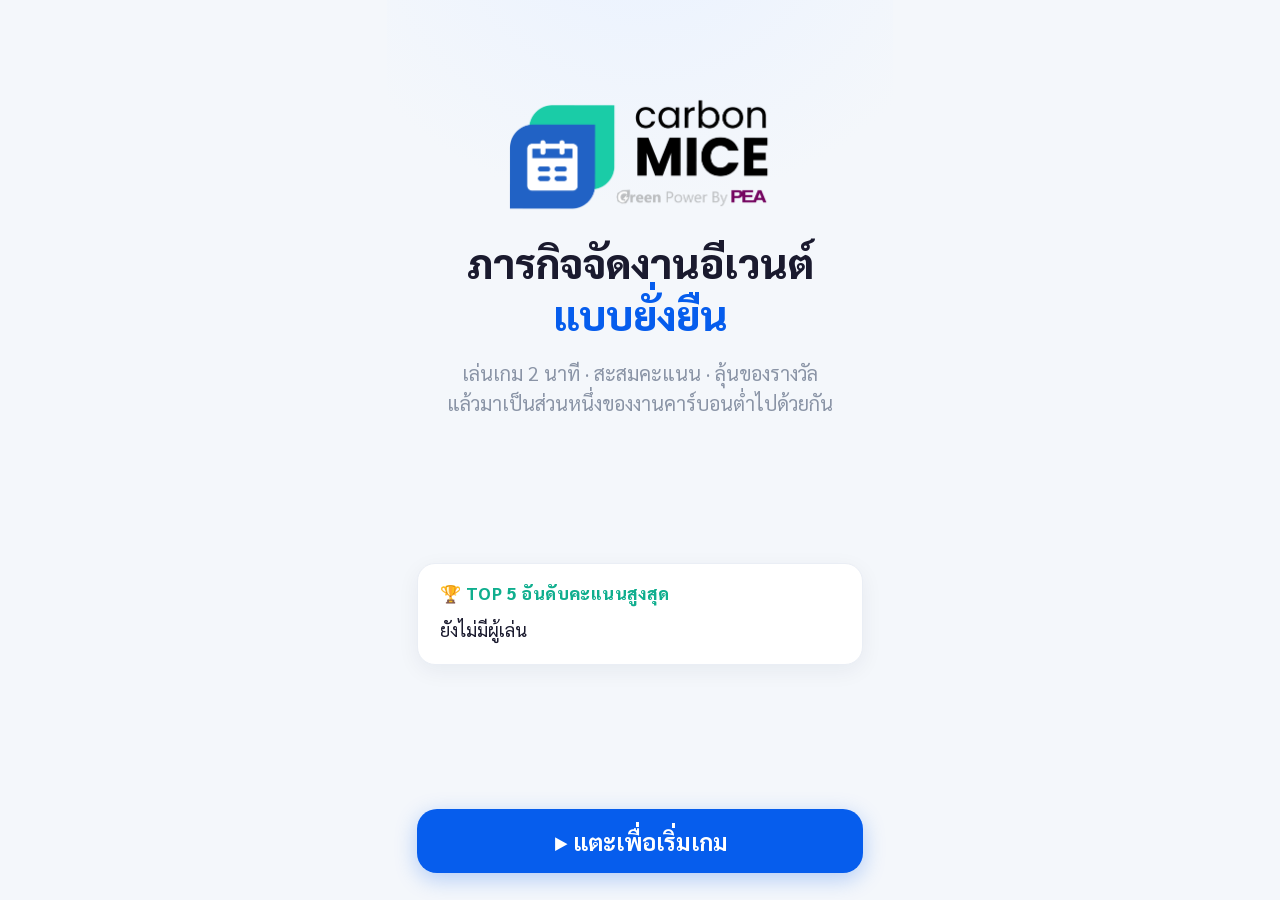
==== game/index.html @ cdacb3d9 "carbonMICE booth game v1 — mission+quiz, 9:16 touch, leaderboard (Apps Script), QR PDF upload Co-Aut" ====
<!DOCTYPE html>
<html lang="th">
<head>
<meta charset="UTF-8">
<meta name="viewport" content="width=device-width, initial-scale=1.0, user-scalable=no">
<title>carbonMICE — Sustainable Event Game</title>
<link rel="preconnect" href="https://fonts.googleapis.com">
<link href="https://fonts.googleapis.com/css2?family=Inter:wght@400;600;700;800&family=Sarabun:wght@400;500;600;700;800&display=swap" rel="stylesheet">
<style>
:root{
  --blue:#065DED; --mint:#35E5C0; --navy:#1A1A2E; --deep-mint:#0FAE8E;
  --slate:#8A94A6; --bg:#F4F7FB; --sky:#EAF2FF; --mist:#E8FFF9; --line:#EAEEF5;
}
*{margin:0;padding:0;box-sizing:border-box;-webkit-tap-highlight-color:transparent;user-select:none;-webkit-user-select:none}
html,body{height:100%;overflow:hidden}
body{
  font-family:'Sarabun','Inter',sans-serif;color:var(--navy);background:var(--bg);
  display:flex;justify-content:center;align-items:center;
}
#stage{
  position:relative;width:100vw;height:100vh;max-width:calc(100vh*9/16);
  background:var(--bg);overflow:hidden;display:flex;flex-direction:column;
}
.screen{position:absolute;inset:0;display:none;flex-direction:column;padding:4vh 6% 3vh}
.screen.active{display:flex}
.num,.score-font{font-family:'Inter','Sarabun',sans-serif}

/* ── shared ── */
.logo-top{display:flex;justify-content:center;margin-bottom:1.5vh}
.logo-top img{height:5.5vh;max-height:64px;object-fit:contain}
.btn{
  border:none;border-radius:20px;font-family:inherit;font-weight:700;cursor:pointer;
  min-height:64px;font-size:clamp(18px,2.6vh,26px);padding:1.6vh 24px;width:100%;
  transition:transform .08s;
}
.btn:active{transform:scale(.97)}
.btn-primary{background:var(--blue);color:#fff;box-shadow:0 6px 22px rgba(6,93,237,.28)}
.btn-mint{background:var(--mint);color:var(--navy);box-shadow:0 6px 22px rgba(53,229,192,.35)}
.btn-ghost{background:#fff;color:var(--blue);border:2px solid var(--sky)}
.card{background:#fff;border:1px solid var(--line);border-radius:18px;box-shadow:0 6px 22px rgba(20,30,60,.06)}
.hud{
  display:flex;justify-content:space-between;align-items:center;margin-bottom:1.2vh;
  background:#fff;border:1px solid var(--line);border-radius:16px;padding:1.2vh 18px;
  box-shadow:0 4px 14px rgba(20,30,60,.05);
}
.hud .hud-step{font-size:clamp(13px,1.7vh,17px);color:var(--slate);font-weight:600}
.hud .hud-score{font-size:clamp(18px,2.4vh,24px);font-weight:800;color:var(--blue)}
.hud .hud-score small{font-size:.6em;color:var(--slate);font-weight:600}
.progress{height:8px;background:var(--sky);border-radius:99px;overflow:hidden;margin-bottom:2vh}
.progress>div{height:100%;width:0;background:linear-gradient(90deg,var(--blue),var(--mint));border-radius:99px;transition:width .4s}
.mission-title{font-size:clamp(22px,3.2vh,32px);font-weight:800;line-height:1.3;margin-bottom:.6vh}
.mission-sub{font-size:clamp(15px,2vh,19px);color:var(--slate);margin-bottom:2.2vh;line-height:1.45}
.timerbar{height:10px;background:var(--sky);border-radius:99px;overflow:hidden;margin-bottom:2vh}
.timerbar>div{height:100%;width:100%;background:linear-gradient(90deg,var(--mint),var(--blue));border-radius:99px}

/* ── splash ── */
#scr-splash{justify-content:space-between;text-align:center;background:
  radial-gradient(120% 60% at 50% -10%,var(--sky) 0%,var(--bg) 55%)}
#scr-splash .hero{display:flex;flex-direction:column;align-items:center;gap:2vh;margin-top:6vh}
#scr-splash .hero img{width:62%;max-width:340px}
#scr-splash h1{font-size:clamp(30px,4.6vh,46px);font-weight:800;line-height:1.25}
#scr-splash h1 span{color:var(--blue)}
#scr-splash .tag{font-size:clamp(16px,2.2vh,21px);color:var(--slate);line-height:1.5}
.splash-board{margin:0 auto;width:100%;padding:2vh 22px;text-align:left}
.splash-board h3{font-size:clamp(14px,1.9vh,18px);color:var(--deep-mint);font-weight:800;margin-bottom:1vh;letter-spacing:.4px}
.splash-board .row{display:flex;justify-content:space-between;font-size:clamp(15px,2vh,19px);padding:.55vh 0;border-bottom:1px dashed var(--line)}
.splash-board .row:last-child{border-bottom:none}
.splash-board .row b{font-weight:800;color:var(--blue)}
.pulse{animation:pulse 1.8s ease-in-out infinite}
@keyframes pulse{0%,100%{transform:scale(1)}50%{transform:scale(1.035)}}

/* ── name entry ── */
#scr-name h2{font-size:clamp(24px,3.4vh,34px);font-weight:800;text-align:center;margin:3vh 0 .8vh}
#scr-name p{color:var(--slate);text-align:center;margin-bottom:3vh;font-size:clamp(15px,2vh,19px)}
.field{margin-bottom:2vh}
.field label{display:block;font-weight:700;margin-bottom:.8vh;font-size:clamp(15px,2vh,19px)}
.field input{
  width:100%;border:2px solid var(--line);border-radius:16px;padding:1.8vh 18px;
  font-family:inherit;font-size:clamp(18px,2.5vh,24px);background:#fff;color:var(--navy);outline:none;
}
.field input:focus{border-color:var(--blue)}

/* ── choice missions ── */
.choices{display:flex;flex-direction:column;gap:1.6vh;flex:1}
.choice{
  display:flex;align-items:center;gap:16px;text-align:left;padding:2vh 18px;
  background:#fff;border:2px solid var(--line);border-radius:18px;cursor:pointer;
  box-shadow:0 4px 14px rgba(20,30,60,.05);transition:transform .08s;
}
.choice:active{transform:scale(.98)}
.choice .emo{font-size:clamp(30px,4.4vh,44px);flex:0 0 auto}
.choice .txt b{display:block;font-size:clamp(17px,2.3vh,22px);font-weight:800;line-height:1.3}
.choice .txt small{color:var(--slate);font-size:clamp(13px,1.8vh,17px);line-height:1.4;display:block;margin-top:2px}

/* feedback overlay */
#feedback{
  position:absolute;inset:0;background:rgba(26,26,46,.45);display:none;
  justify-content:center;align-items:center;padding:8%;z-index:50;
}
#feedback.show{display:flex}
#feedback .fb-card{background:#fff;border-radius:24px;padding:4vh 26px;text-align:center;width:100%;box-shadow:0 20px 60px rgba(20,30,60,.3)}
#feedback .fb-emo{font-size:clamp(44px,7vh,70px);margin-bottom:1vh}
#feedback .fb-pts{font-size:clamp(26px,3.8vh,38px);font-weight:800;margin-bottom:1vh}
#feedback .fb-pts.good{color:var(--deep-mint)} #feedback .fb-pts.mid{color:var(--blue)} #feedback .fb-pts.bad{color:#E0684B}
#feedback .fb-msg{font-size:clamp(15px,2.1vh,20px);line-height:1.55;color:var(--navy)}

/* ── waste sorting ── */
#sort-item{margin:0 auto 2.4vh;width:78%;text-align:center;padding:3vh 20px}
#sort-item .emo{font-size:clamp(52px,9vh,88px)}
#sort-item .name{font-size:clamp(19px,2.7vh,27px);font-weight:800;margin-top:.8vh}
#sort-item .left{font-size:clamp(13px,1.8vh,17px);color:var(--slate);margin-top:.4vh}
.bins{display:grid;grid-template-columns:1fr 1fr;gap:1.4vh;margin-top:auto}
.bin{
  border:none;border-radius:18px;padding:2.2vh 10px;font-family:inherit;font-weight:800;
  font-size:clamp(15px,2.1vh,20px);color:#fff;cursor:pointer;min-height:88px;line-height:1.3;
  transition:transform .08s;
}
.bin:active{transform:scale(.96)}
.bin .bin-emo{display:block;font-size:clamp(26px,3.8vh,38px);margin-bottom:.4vh}
.bin-recycle{background:#F5B93E}.bin-organic{background:#2E9E5B}
.bin-general{background:#4C6FFF}.bin-hazard{background:#E0684B}
.sort-toast{min-height:7vh;display:flex;justify-content:center;align-items:center;margin-bottom:1vh}
.sort-toast span{
  opacity:0;transition:opacity .15s;background:#fff;border-radius:99px;padding:1vh 22px;
  font-weight:800;font-size:clamp(15px,2.1vh,20px);box-shadow:0 4px 14px rgba(20,30,60,.12);
  border:2px solid var(--line);max-width:100%;text-align:center;line-height:1.35;
}
.sort-toast span.on{opacity:1}
.sort-toast span.good{color:var(--deep-mint);border-color:var(--mint);background:var(--mist)}
.sort-toast span.bad{color:#E0684B;border-color:#F4C7BC;background:#FDF3F0}

/* ── data collect ── */
#collect-grid{display:grid;grid-template-columns:repeat(3,1fr);grid-template-rows:repeat(4,1fr);gap:1.4vh;flex:1;margin-bottom:1vh}
.cell{background:#fff;border:1px solid var(--line);border-radius:18px;display:flex;flex-direction:column;justify-content:center;align-items:center;cursor:pointer;box-shadow:0 4px 14px rgba(20,30,60,.05);overflow:hidden}
.cell .c-emo{font-size:clamp(30px,4.6vh,46px);line-height:1}
.cell .c-lab{font-size:clamp(10px,1.4vh,13px);font-weight:700;color:var(--slate);margin-top:.5vh;text-align:center;padding:0 4px}
.cell.pop{animation:pop .18s ease-out}
@keyframes pop{from{transform:scale(.6)}to{transform:scale(1)}}
.cell.hit-good{background:var(--mist);border-color:var(--mint)}
.cell.hit-bad{background:#FDECE7;border-color:#E0684B}

/* ── quiz ── */
.quiz-q{padding:2.6vh 22px;font-size:clamp(18px,2.6vh,26px);font-weight:800;line-height:1.45;margin-bottom:2vh;text-align:center}
.quiz-opts{display:flex;flex-direction:column;gap:1.4vh;flex:1}
.qopt{
  background:#fff;border:2px solid var(--line);border-radius:18px;padding:2vh 18px;text-align:left;
  font-family:inherit;font-size:clamp(16px,2.2vh,21px);font-weight:600;color:var(--navy);cursor:pointer;
  box-shadow:0 4px 14px rgba(20,30,60,.05);line-height:1.4;transition:transform .08s;
}
.qopt:active{transform:scale(.98)}
.qopt.correct{background:var(--mist);border-color:var(--deep-mint);color:var(--deep-mint);font-weight:800}
.qopt.wrong{background:#FDECE7;border-color:#E0684B;color:#E0684B}

/* ── result ── */
#scr-result{overflow-y:auto;text-align:center}
.res-tier{font-size:clamp(15px,2vh,19px);font-weight:800;color:var(--deep-mint);letter-spacing:1px;margin-top:1vh}
.res-score{font-size:clamp(56px,9vh,92px);font-weight:800;color:var(--blue);line-height:1.05}
.res-unit{font-size:clamp(14px,1.9vh,18px);color:var(--slate);font-weight:600;margin-bottom:1.4vh}
.res-rank{display:inline-block;background:var(--sky);color:var(--blue);font-weight:800;border-radius:99px;padding:.8vh 22px;font-size:clamp(15px,2.1vh,20px);margin-bottom:1.6vh}
.res-board{text-align:left;padding:1.6vh 20px;margin-bottom:1.8vh}
.res-board h3{font-size:clamp(13px,1.8vh,17px);color:var(--deep-mint);font-weight:800;margin-bottom:.8vh}
.res-board .row{display:flex;justify-content:space-between;font-size:clamp(14px,1.9vh,18px);padding:.45vh 0;border-bottom:1px dashed var(--line)}
.res-board .row:last-child{border-bottom:none}
.res-board .row.me{color:var(--blue);font-weight:800}
.qr-block{background:linear-gradient(180deg,var(--mist),#fff);border:2px solid var(--mint);border-radius:22px;padding:2.2vh 20px;margin-bottom:1.8vh}
.qr-block h3{font-size:clamp(17px,2.4vh,23px);font-weight:800;margin-bottom:.4vh}
.qr-block p{font-size:clamp(13px,1.8vh,17px);color:var(--slate);margin-bottom:1.4vh;line-height:1.45}
.qr-block img{width:56%;max-width:260px;border-radius:12px;background:#fff;padding:8px;border:1px solid var(--line)}
.qr-missing{font-size:clamp(13px,1.8vh,17px);color:var(--slate);padding:3vh 0}
.res-count{font-size:clamp(12px,1.6vh,15px);color:var(--slate);margin-top:1vh}
.saving{font-size:clamp(12px,1.6vh,15px);color:var(--slate)}
</style>
</head>
<body>
<div id="stage">

  <!-- SPLASH -->
  <div class="screen active" id="scr-splash">
    <div class="hero">
      <img src="assets/logo.png" alt="carbonMICE">
      <h1>ภารกิจจัดงานอีเวนต์<br><span>แบบยั่งยืน</span></h1>
      <div class="tag">เล่นเกม 2 นาที · สะสมคะแนน · ลุ้นของรางวัล<br>แล้วมาเป็นส่วนหนึ่งของงานคาร์บอนต่ำไปด้วยกัน</div>
    </div>
    <div class="splash-board card">
      <h3>🏆 TOP 5 อันดับคะแนนสูงสุด</h3>
      <div id="splash-top5"><div class="row"><span>ยังไม่มีผู้เล่น — มาเป็นคนแรก!</span></div></div>
    </div>
    <button class="btn btn-primary pulse" onclick="goName()">▶ แตะเพื่อเริ่มเกม</button>
  </div>

  <!-- NAME -->
  <div class="screen" id="scr-name">
    <div class="logo-top"><img src="assets/logo.png" alt=""></div>
    <h2>ลงชื่อผู้ท้าชิง</h2>
    <p>คะแนนสูงสุดมีสิทธิ์รับของรางวัลที่บูท carbonMICE</p>
    <div class="field">
      <label>ชื่อเล่น *</label>
      <input id="in-name" type="text" maxlength="20" placeholder="เช่น น้องมิ้นต์" autocomplete="off">
    </div>
    <div class="field">
      <label>หน่วยงาน / บริษัท (ไม่บังคับ)</label>
      <input id="in-org" type="text" maxlength="40" placeholder="เช่น PEA" autocomplete="off">
    </div>
    <div style="margin-top:auto;display:flex;flex-direction:column;gap:1.4vh">
      <button class="btn btn-mint" onclick="startGame()">เริ่มภารกิจ 🚀</button>
      <button class="btn btn-ghost" onclick="show('scr-splash')">← กลับ</button>
    </div>
  </div>

  <!-- CHOICE MISSION -->
  <div class="screen" id="scr-choice">
    <div class="hud"><span class="hud-step" id="ch-step"></span><span class="hud-score"><span id="ch-score" class="num">0</span> <small>คะแนน</small></span></div>
    <div class="progress"><div id="ch-prog"></div></div>
    <div class="mission-title" id="ch-title"></div>
    <div class="mission-sub" id="ch-sub"></div>
    <div class="choices" id="ch-opts"></div>
  </div>

  <!-- WASTE SORT -->
  <div class="screen" id="scr-sort">
    <div class="hud"><span class="hud-step" id="so-step"></span><span class="hud-score"><span id="so-score" class="num">0</span> <small>คะแนน</small></span></div>
    <div class="progress"><div id="so-prog"></div></div>
    <div class="mission-title">♻️ แยกขยะในงานให้ถูกถัง</div>
    <div class="mission-sub">งานยั่งยืนต้องแยกขยะ 100% — แตะถังที่ถูกต้อง</div>
    <div class="card" id="sort-item"><div class="emo"></div><div class="name"></div><div class="left"></div></div>
    <div class="sort-toast"><span id="sort-flash"></span></div>
    <div class="bins">
      <button class="bin bin-recycle" onclick="dropBin('recycle')"><span class="bin-emo">🟡</span>รีไซเคิล</button>
      <button class="bin bin-organic" onclick="dropBin('organic')"><span class="bin-emo">🟢</span>เศษอาหาร</button>
      <button class="bin bin-general" onclick="dropBin('general')"><span class="bin-emo">🔵</span>ขยะทั่วไป</button>
      <button class="bin bin-hazard" onclick="dropBin('hazard')"><span class="bin-emo">🔴</span>ขยะอันตราย</button>
    </div>
  </div>

  <!-- DATA COLLECT -->
  <div class="screen" id="scr-collect">
    <div class="hud"><span class="hud-step" id="co-step"></span><span class="hud-score"><span id="co-score" class="num">0</span> <small>คะแนน</small></span></div>
    <div class="progress"><div id="co-prog"></div></div>
    <div class="mission-title">📋 เก็บข้อมูลคาร์บอนให้ครบ!</div>
    <div class="mission-sub">แตะเฉพาะ "ข้อมูลที่ใช้คำนวณคาร์บอน" — ระวังตัวป่วน!</div>
    <div class="timerbar"><div id="co-timer"></div></div>
    <div id="collect-grid"></div>
  </div>

  <!-- QUIZ -->
  <div class="screen" id="scr-quiz">
    <div class="hud"><span class="hud-step" id="qz-step"></span><span class="hud-score"><span id="qz-score" class="num">0</span> <small>คะแนน</small></span></div>
    <div class="progress"><div id="qz-prog"></div></div>
    <div class="timerbar"><div id="qz-timer"></div></div>
    <div class="quiz-q card" id="qz-q"></div>
    <div class="quiz-opts" id="qz-opts"></div>
  </div>

  <!-- RESULT -->
  <div class="screen" id="scr-result">
    <div class="logo-top"><img src="assets/logo.png" alt=""></div>
    <div class="res-tier" id="res-tier">CARBON HERO</div>
    <div class="res-score num" id="res-score">0</div>
    <div class="res-unit">คะแนน — <span id="res-name"></span></div>
    <div class="res-rank" id="res-rank">กำลังบันทึกคะแนน…</div>
    <div class="res-board card">
      <h3>🏆 TOP 5</h3>
      <div id="res-top5"></div>
    </div>
    <div class="qr-block">
      <h3>📱 ภารกิจจริงเริ่มที่คุณ!</h3>
      <p>สแกน QR เพื่อกรอก <b>ข้อมูลการเดินทางของคุณ</b><br>ให้งาน <span id="res-event">carbonMICE</span> คำนวณคาร์บอนฟุตพริ้นท์ได้ครบถ้วน</p>
      <div id="qr-holder"><div class="qr-missing">— ยังไม่ได้ตั้งค่า QR (อัปโหลดที่หน้า Admin) —</div></div>
    </div>
    <button class="btn btn-primary" onclick="resetToSplash()">เล่นอีกครั้ง / ผู้เล่นถัดไป</button>
    <div class="res-count">กลับหน้าแรกอัตโนมัติใน <span id="res-cd" class="num">45</span> วิ</div>
  </div>

  <!-- FEEDBACK OVERLAY -->
  <div id="feedback"><div class="fb-card">
    <div class="fb-emo" id="fb-emo">🌱</div>
    <div class="fb-pts" id="fb-pts">+150</div>
    <div class="fb-msg" id="fb-msg"></div>
  </div></div>

</div>

<script src="config.js"></script>
<script>
"use strict";
const CFG = window.GAME_CONFIG || {};
const $ = id => document.getElementById(id);

/* ═══════════ GAME DATA ═══════════ */
const CHOICE_MISSIONS = [
  {
    title:"🚌 ภารกิจ 1 · การเดินทาง",
    sub:"ทีมงานและผู้ร่วมงาน 500 คนต้องเดินทางมางาน — การเดินทางมักเป็นสัดส่วนคาร์บอนที่ใหญ่ที่สุดของงานอีเวนต์ คุณจะจัดการอย่างไร?",
    opts:[
      {emo:"🚗",b:"ต่างคนต่างขับรถส่วนตัวมาเอง",s:"สะดวกดี ที่จอดรถกว้าง",pts:40,
       fb:{emo:"💨",cls:"bad",msg:"รถส่วนตัว 1 คน/คัน ปล่อยคาร์บอนต่อหัวสูงที่สุด — งานจริงของ carbonMICE พบว่าการเดินทางคือก้อนคาร์บอนที่ใหญ่ที่สุดของงาน"}},
      {emo:"🚌",b:"จัด Shuttle Bus รับส่งจากจุดรวมพล",s:"รวมคนขึ้นรถคันเดียวกัน",pts:110,
       fb:{emo:"👍",cls:"mid",msg:"ดีมาก! รถรับส่งรวมช่วยหารคาร์บอนต่อหัวลงหลายเท่า — จะดีขึ้นอีกถ้าเชื่อมกับขนส่งสาธารณะ"}},
      {emo:"🚇",b:"เลือกสถานที่ติดรถไฟฟ้า + ชวนใช้ขนส่งสาธารณะ",s:"วางแผนตั้งแต่เลือก venue",pts:150,
       fb:{emo:"🌟",cls:"good",msg:"สุดยอด! เลือก venue ที่เดินทางด้วยขนส่งสาธารณะได้ = ลดคาร์บอนตั้งแต่ต้นทาง แถมลดรถติดหน้างานด้วย"}},
    ]
  },
  {
    title:"🍛 ภารกิจ 2 · อาหารในงาน",
    sub:"ต้องเตรียมอาหารเลี้ยงผู้ร่วมงาน 500 คน เลือกแบบไหนให้งานยั่งยืนที่สุด?",
    opts:[
      {emo:"🥩",b:"บุฟเฟ่ต์ไม่อั้น เมนูเนื้อนำเข้า",s:"จัดเต็มให้ประทับใจ",pts:40,
       fb:{emo:"🗑️",cls:"bad",msg:"เนื้อวัวนำเข้า + บุฟเฟ่ต์เหลือทิ้ง = คาร์บอนจากอาหาร×ขยะอาหารพุ่งสูง อาหารเหลือคือคาร์บอนที่เสียเปล่าที่สุด"}},
      {emo:"🍱",b:"อาหารกล่องจำนวนพอดี นับตามลงทะเบียน",s:"สั่งตามยอดจริง ลดของเหลือ",pts:110,
       fb:{emo:"👍",cls:"mid",msg:"ดี! สั่งตามยอดลงทะเบียนจริงช่วยลดขยะอาหารได้มาก — เลือกบรรจุภัณฑ์ใช้ซ้ำ/ย่อยสลายได้จะยิ่งดี"}},
      {emo:"🥗",b:"เมนูวัตถุดิบท้องถิ่นตามฤดูกาล ปริมาณพอดี",s:"ลดทั้งขนส่งวัตถุดิบและของเหลือ",pts:150,
       fb:{emo:"🌟",cls:"good",msg:"เยี่ยม! วัตถุดิบท้องถิ่นลดคาร์บอนจากการขนส่ง เมนูตามฤดูกาล + ปริมาณพอดี = สูตรอาหารงานยั่งยืนตัวจริง"}},
    ]
  },
  {
    title:"🏗️ ภารกิจ 3 · บูทและวัสดุตกแต่ง",
    sub:"ถึงเวลาสร้างบูทนิทรรศการ — วัสดุก่อสร้างบูทคือคาร์บอนก้อนใหญ่ที่คนมักลืมเก็บข้อมูล",
    opts:[
      {emo:"🪧",b:"โครงไม้อัด + ป้ายไวนิลพิมพ์ใหม่ ใช้ครั้งเดียวทิ้ง",s:"ออกแบบใหม่ทุกงาน",pts:40,
       fb:{emo:"💸",cls:"bad",msg:"บูทใช้ครั้งเดียวทิ้งสร้างทั้งคาร์บอนและขยะก่อสร้างมหาศาล — และมักตกหล่นจากการเก็บข้อมูลคาร์บอนด้วย!"}},
      {emo:"🔁",b:"โครงบูทระบบโมดูลาร์ ถอดประกอบใช้ซ้ำได้",s:"เปลี่ยนเฉพาะกราฟิก",pts:150,
       fb:{emo:"🌟",cls:"good",msg:"เพอร์เฟกต์! บูทโมดูลาร์ใช้ซ้ำได้หลายงาน คาร์บอนต่อการใช้งานต่ำลงเรื่อยๆ ทุกครั้งที่ใช้ซ้ำ"}},
      {emo:"📦",b:"ตกแต่งด้วยวัสดุรีไซเคิล/กระดาษลัง",s:"สวยแบบ eco และรีไซเคิลต่อได้",pts:110,
       fb:{emo:"👍",cls:"mid",msg:"ดีมาก! วัสดุรีไซเคิลช่วยลดคาร์บอนจากวัสดุใหม่ — จับคู่กับโครงใช้ซ้ำจะครบสูตรที่สุด"}},
    ]
  }
];

const SORT_ITEMS = [
  {emo:"🥤",name:"ขวดน้ำพลาสติก PET",bin:"recycle"},
  {emo:"🍚",name:"ข้าวกล่องกินเหลือ (เศษอาหาร)",bin:"organic"},
  {emo:"🔋",name:"แบตเตอรี่ถ่านไมค์",bin:"hazard"},
  {emo:"🥫",name:"กระป๋องเครื่องดื่มอะลูมิเนียม",bin:"recycle"},
  {emo:"🧋",name:"แก้วกาแฟใช้แล้ว (เปื้อนเครื่องดื่ม)",bin:"general"},
  {emo:"📄",name:"กระดาษโบรชัวร์สะอาด",bin:"recycle"},
];
const BIN_NAME = {recycle:"🟡 รีไซเคิล",organic:"🟢 เศษอาหาร",general:"🔵 ขยะทั่วไป",hazard:"🔴 ขยะอันตราย"};

const COLLECT_GOOD = [
  {emo:"🧾",lab:"ฟอร์มการเดินทาง"},{emo:"⚡",lab:"หน่วยไฟฟ้าที่ใช้"},{emo:"💧",lab:"มิเตอร์น้ำประปา"},
  {emo:"⚖️",lab:"ชั่งน้ำหนักขยะ"},{emo:"🍛",lab:"จำนวนชุดอาหาร"},{emo:"🏨",lab:"คืนที่พักทีมงาน"},
  {emo:"🚚",lab:"ระยะขนส่งของ"},{emo:"🏗️",lab:"วัสดุก่อสร้างบูท"},
];
const COLLECT_BAD = [
  {emo:"🤳",lab:"เซลฟี่หน้าบูท"},{emo:"☕",lab:"พักกินกาแฟ"},{emo:"🎮",lab:"เล่นเกมมือถือ"},{emo:"😴",lab:"งีบก่อนนะ"},
];

const QUIZ_POOL = [
  {q:"ในงานอีเวนต์ขนาดใหญ่ กิจกรรมใดมักปล่อยคาร์บอนมากที่สุด?",
   opts:["การเดินทางของผู้เข้าร่วมงาน","แอร์ในฮอลล์","ป้ายไฟ LED","เสียงเพลงบนเวที"],ans:0,
   why:"จากข้อมูลงานจริง การเดินทาง (โดยเฉพาะเที่ยวบิน) มักเกิน 50% ของคาร์บอนทั้งงาน"},
  {q:"\"Scope 3\" ในการคำนวณคาร์บอนของงานอีเวนต์ หมายถึงอะไร?",
   opts:["การปล่อยทางอ้อมอื่นๆ เช่น การเดินทาง ขยะ น้ำ","ไฟฟ้าที่ใช้ในงาน","การเผาไหม้เชื้อเพลิงในงาน","คาร์บอนของปีที่ 3"],ans:0,
   why:"Scope 1 = ปล่อยตรงในงาน · Scope 2 = ไฟฟ้าที่ซื้อ · Scope 3 = ทางอ้อมอื่นๆ ซึ่งมักใหญ่ที่สุด"},
  {q:"\"Carbon Neutral Event\" คืองานแบบไหน?",
   opts:["งานที่ชดเชยคาร์บอนเท่าที่ปล่อย จนสุทธิเป็นศูนย์","งานที่ไม่ใช้ไฟฟ้าเลย","งานที่จัดกลางแจ้งเท่านั้น","งานที่ไม่มีผู้เข้าร่วม"],ans:0,
   why:"วัดคาร์บอนทั้งงาน → ลดเท่าที่ทำได้ → ชดเชยส่วนที่เหลือด้วยคาร์บอนเครดิตจนเป็นศูนย์"},
  {q:"หน่วยงานไทยที่ให้การรับรอง Carbon Neutral Event คือใคร?",
   opts:["อบก. (TGO)","กรมสรรพากร","กสทช.","การท่าเรือ"],ans:0,
   why:"องค์การบริหารจัดการก๊าซเรือนกระจก (TGO) คือผู้รับรอง Carbon Neutral Event ในไทย"},
  {q:"ข้อมูลใด \"จำเป็น\" ต่อการคำนวณคาร์บอนฟุตพริ้นท์ของงาน?",
   opts:["ถูกทุกข้อ!","การเดินทางของผู้ร่วมงาน","หน่วยไฟฟ้า-น้ำที่ใช้","ปริมาณอาหารและขยะ"],ans:0,
   why:"ต้องเก็บให้ครบทุกด้าน — ข้อมูลที่ตกหล่นคือคาร์บอนที่มองไม่เห็น"},
  {q:"วิธีที่ดีที่สุดในการลดคาร์บอนจากอาหารในงานคือ?",
   opts:["สั่งปริมาณพอดี + ใช้วัตถุดิบท้องถิ่น","สั่งเผื่อไว้เยอะๆ","ใช้ของนำเข้าพรีเมียม","แจกกล่องโฟม"],ans:0,
   why:"อาหารเหลือทิ้ง = คาร์บอนเสียเปล่า และวัตถุดิบท้องถิ่นลดคาร์บอนจากการขนส่ง"},
];

/* ═══════════ STATE ═══════════ */
const TOTAL_STEPS = 7; // 3 choice + sort + collect + quiz(นับรวม 1) + result
let G = null;
function newGame(name,org){
  return {name,org,score:0,step:0,
    choiceIdx:0,sortIdx:0,sortScore:0,sortStart:0,
    quizIdx:0,quizSet:[],collectScore:0};
}

/* ═══════════ NAV / HELPERS ═══════════ */
function show(id){
  document.querySelectorAll('.screen').forEach(s=>s.classList.remove('active'));
  $(id).classList.add('active');
}
function setHud(prefix,stepLabel,progFrac){
  $(prefix+'-step').textContent = stepLabel;
  $(prefix+'-score').textContent = G.score;
  $(prefix+'-prog').style.width = Math.round(progFrac*100)+'%';
}
function shuffle(a){a=a.slice();for(let i=a.length-1;i>0;i--){const j=Math.floor(Math.random()*(i+1));[a[i],a[j]]=[a[j],a[i]]}return a}

let fbTimer=null;
function showFeedback(fb,pts,next){
  $('fb-emo').textContent = fb.emo;
  const p=$('fb-pts'); p.textContent = '+'+pts+' คะแนน'; p.className='fb-pts '+fb.cls;
  $('fb-msg').textContent = fb.msg;
  $('feedback').classList.add('show');
  clearTimeout(fbTimer);
  fbTimer=setTimeout(()=>{ $('feedback').classList.remove('show'); next(); },2600);
}

/* ═══════════ FLOW ═══════════ */
function goName(){ $('in-name').value=''; $('in-org').value=''; show('scr-name'); }
function startGame(){
  const name = $('in-name').value.trim();
  if(!name){ $('in-name').focus(); $('in-name').placeholder='กรอกชื่อเล่นก่อนนะครับ 🙏'; return; }
  G = newGame(name, $('in-org').value.trim());
  G.quizSet = shuffle(QUIZ_POOL).slice(0,3);
  showChoice(0);
}

/* ── choice missions ── */
function showChoice(i){
  G.choiceIdx=i;
  const m = CHOICE_MISSIONS[i];
  setHud('ch','ภารกิจ '+(i+1)+' / 6',(i)/TOTAL_STEPS);
  $('ch-title').textContent = m.title;
  $('ch-sub').textContent = m.sub;
  const box=$('ch-opts'); box.innerHTML='';
  shuffle(m.opts).forEach(o=>{
    const d=document.createElement('div'); d.className='choice';
    d.innerHTML=`<div class="emo">${o.emo}</div><div class="txt"><b>${o.b}</b><small>${o.s}</small></div>`;
    d.onclick=()=>{ G.score+=o.pts; $('ch-score').textContent=G.score;
      showFeedback(o.fb,o.pts,()=>{ i+1<CHOICE_MISSIONS.length ? showChoice(i+1) : startSort(); });
    };
    box.appendChild(d);
  });
  show('scr-choice');
}

/* ── waste sort ── */
let sortSeq=[];
function startSort(){
  sortSeq = shuffle(SORT_ITEMS);
  G.sortIdx=0; G.sortStart=Date.now(); sortLock=false; $('sort-flash').className='';
  setHud('so','ภารกิจ 4 / 6',3/TOTAL_STEPS);
  show('scr-sort'); renderSortItem();
}
function renderSortItem(){
  const it=sortSeq[G.sortIdx];
  const el=$('sort-item');
  el.querySelector('.emo').textContent=it.emo;
  el.querySelector('.name').textContent=it.name;
  el.querySelector('.left').textContent='ชิ้นที่ '+(G.sortIdx+1)+' จาก '+sortSeq.length;
}
let sortLock=false;
function dropBin(bin){
  if(sortLock) return; sortLock=true;
  const it=sortSeq[G.sortIdx];
  const fl=$('sort-flash');
  const ok=bin===it.bin;
  if(ok){ G.score+=30; fl.textContent='✓ ถูกต้อง +30'; fl.className='on good'; }
  else{ fl.textContent='✗ '+it.emo+' ต้องลง '+BIN_NAME[it.bin]; fl.className='on bad'; }
  $('so-score').textContent=G.score;
  // ค้างเฉลยไว้ให้อ่านก่อน แล้วค่อยขึ้นชิ้นถัดไป (ตอบผิดค้างนานกว่า)
  const hold=ok?700:1400;
  setTimeout(()=>{
    fl.className='';
    G.sortIdx++;
    if(G.sortIdx<sortSeq.length){ renderSortItem(); sortLock=false; }
    else{
      const secs=(Date.now()-G.sortStart)/1000;
      const bonus=Math.max(0,Math.min(20,Math.round(20-(secs-18))));
      G.score+=bonus;
      sortLock=false;
      startCollect();
    }
  },hold);
}

/* ── data collect ── */
let coTimers=[],coEnd=null,coRAF=null;
function startCollect(){
  setHud('co','ภารกิจ 5 / 6',4/TOTAL_STEPS);
  $('co-score').textContent=G.score;
  const grid=$('collect-grid'); grid.innerHTML='';
  for(let i=0;i<12;i++){ const c=document.createElement('div'); c.className='cell'; c.dataset.idx=i; grid.appendChild(c); }
  show('scr-collect');
  G.collectScore=0;
  const DURATION=15000; coEnd=Date.now()+DURATION;
  (function tick(){
    const left=coEnd-Date.now();
    $('co-timer').style.width=Math.max(0,left/DURATION*100)+'%';
    if(left<=0){ stopCollect(); return; }
    coRAF=requestAnimationFrame(tick);
  })();
  coTimers.push(setInterval(spawnIcon,650));
  spawnIcon(); spawnIcon();
}
function spawnIcon(){
  const cells=[...document.querySelectorAll('#collect-grid .cell')].filter(c=>!c.dataset.item);
  if(!cells.length) return;
  const cell=cells[Math.floor(Math.random()*cells.length)];
  const good=Math.random()<0.65;
  const pool=good?COLLECT_GOOD:COLLECT_BAD;
  const it=pool[Math.floor(Math.random()*pool.length)];
  cell.dataset.item=good?'good':'bad';
  cell.innerHTML=`<div class="c-emo">${it.emo}</div><div class="c-lab">${it.lab}</div>`;
  cell.classList.add('pop');
  cell.onclick=()=>{
    if(!cell.dataset.item) return;
    if(cell.dataset.item==='good'){ G.collectScore=Math.min(200,G.collectScore+20); cell.classList.add('hit-good'); }
    else{ G.collectScore=Math.max(0,G.collectScore-10); cell.classList.add('hit-bad'); }
    $('co-score').textContent=G.score+G.collectScore;
    cell.dataset.item=''; cell.onclick=null;
    setTimeout(()=>{cell.innerHTML='';cell.className='cell';},220);
  };
  setTimeout(()=>{ if(cell.dataset.item){ cell.dataset.item=''; cell.onclick=null; cell.innerHTML=''; cell.className='cell'; } },1500);
}
function stopCollect(){
  coTimers.forEach(clearInterval); coTimers=[]; cancelAnimationFrame(coRAF);
  G.score+=G.collectScore;
  startQuiz(0);
}

/* ── quiz ── */
let qzInt=null,qzDeadline=0;
function startQuiz(i){
  G.quizIdx=i;
  const item=G.quizSet[i];
  setHud('qz','คำถาม '+(i+1)+' / 3 · ภารกิจ 6',(5+i/3)/TOTAL_STEPS);
  $('qz-q').textContent=item.q;
  const box=$('qz-opts'); box.innerHTML='';
  const order=shuffle(item.opts.map((t,idx)=>({t,idx})));
  order.forEach(o=>{
    const b=document.createElement('button'); b.className='qopt'; b.textContent=o.t;
    b.onclick=()=>answerQuiz(b,o.idx===item.ans,item);
    box.appendChild(b);
  });
  show('scr-quiz');
  const DUR=12000; qzDeadline=Date.now()+DUR;
  clearInterval(qzInt);
  qzInt=setInterval(()=>{
    const left=qzDeadline-Date.now();
    $('qz-timer').style.width=Math.max(0,left/DUR*100)+'%';
    if(left<=0){ clearInterval(qzInt); answerQuiz(null,false,item); }
  },100);
}
function answerQuiz(btn,correct,item){
  clearInterval(qzInt);
  document.querySelectorAll('.qopt').forEach(b=>b.onclick=null);
  let pts=0;
  if(correct){
    const leftFrac=Math.max(0,(qzDeadline-Date.now())/12000);
    pts=60+Math.round(40*leftFrac);
    G.score+=pts; btn.classList.add('correct');
  }else if(btn){ btn.classList.add('wrong'); }
  $('qz-score').textContent=G.score;
  const fb=correct?{emo:"🎯",cls:"good",msg:item.why}:{emo:"💡",cls:"bad",msg:"เฉลย: "+item.opts[item.ans]+" — "+item.why};
  showFeedback(fb,pts,()=>{ G.quizIdx+1<3 ? startQuiz(G.quizIdx+1) : showResult(); });
}

/* ═══════════ RESULT + BACKEND ═══════════ */
const LS_SCORES='cmice_game_scores', LS_QUEUE='cmice_game_queue', LS_QR='cmice_game_qr', LS_EVENT='cmice_game_event';

function tierOf(s){
  if(s>=950) return "🏅 carbonMICE MASTER";
  if(s>=750) return "🦸 CARBON HERO";
  if(s>=500) return "🌿 GREEN ORGANIZER";
  return "🌱 ECO ROOKIE";
}
let cdInt=null;
function showResult(){
  show('scr-result');
  $('res-score').textContent=G.score;
  $('res-name').textContent=G.name+(G.org?' · '+G.org:'');
  $('res-tier').textContent=tierOf(G.score);
  $('res-event').textContent=localStorage.getItem(LS_EVENT)||CFG.EVENT_NAME||'carbonMICE';
  $('res-rank').textContent='กำลังบันทึกคะแนน…';
  renderQR();
  submitScore();
  let cd=45; $('res-cd').textContent=cd;
  clearInterval(cdInt);
  cdInt=setInterval(()=>{ cd--; $('res-cd').textContent=cd; if(cd<=0) resetToSplash(); },1000);
}
function resetToSplash(){ clearInterval(cdInt); refreshTop5Splash(); show('scr-splash'); }

/* local score store (fallback + merge) */
function localScores(){ try{return JSON.parse(localStorage.getItem(LS_SCORES)||'[]')}catch(e){return[]} }
function saveLocalScore(rec){
  const a=localScores(); a.push(rec);
  a.sort((x,y)=>y.score-x.score);
  localStorage.setItem(LS_SCORES,JSON.stringify(a.slice(0,500)));
}

async function api(action,payload){
  if(!CFG.API_URL) throw new Error('no api');
  const res=await fetch(CFG.API_URL,{method:'POST',redirect:'follow',
    headers:{'Content-Type':'text/plain;charset=utf-8'},
    body:JSON.stringify(Object.assign({action},payload||{}))});
  return res.json();
}
async function apiGet(params){
  if(!CFG.API_URL) throw new Error('no api');
  const u=new URL(CFG.API_URL); Object.entries(params).forEach(([k,v])=>u.searchParams.set(k,v));
  const res=await fetch(u,{redirect:'follow'});
  return res.json();
}

async function submitScore(){
  const rec={name:G.name,org:G.org,score:G.score,ts:new Date().toISOString()};
  saveLocalScore(rec);
  try{
    const r=await api('submitScore',rec);
    $('res-rank').textContent='คุณอยู่อันดับที่ '+r.rank+' จากผู้เล่น '+r.total+' คน';
    renderBoard('res-top5',r.top5,rec);
    flushQueue();
  }catch(e){
    // ออนไลน์ไม่ได้ → เข้าคิวรอ sync + จัดอันดับจาก local
    const q=JSON.parse(localStorage.getItem(LS_QUEUE)||'[]'); q.push(rec);
    localStorage.setItem(LS_QUEUE,JSON.stringify(q));
    const all=localScores();
    const rank=all.findIndex(x=>x.ts===rec.ts&&x.name===rec.name)+1;
    $('res-rank').textContent='อันดับที่ '+rank+' (เครื่องนี้ · รอเชื่อมต่อเซิร์ฟเวอร์)';
    renderBoard('res-top5',all.slice(0,5),rec);
  }
}
async function flushQueue(){
  const q=JSON.parse(localStorage.getItem(LS_QUEUE)||'[]');
  if(!q.length) return;
  try{
    for(const rec of q){ await api('submitScore',rec); }
    localStorage.setItem(LS_QUEUE,'[]');
  }catch(e){/* คราวหน้า */}
}
function renderBoard(elId,rows,me){
  const el=$(elId); el.innerHTML='';
  (rows||[]).forEach((r,i)=>{
    const d=document.createElement('div'); d.className='row';
    if(me&&r.name===me.name&&r.score===me.score) d.classList.add('me');
    d.innerHTML=`<span>${['🥇','🥈','🥉','4.','5.'][i]||(i+1)+'.'} ${esc(r.name)}${r.org?' <small style="color:var(--slate)">· '+esc(r.org)+'</small>':''}</span><b class="num">${r.score}</b>`;
    el.appendChild(d);
  });
  if(!rows||!rows.length) el.innerHTML='<div class="row"><span>ยังไม่มีผู้เล่น</span></div>';
}
function esc(s){return String(s||'').replace(/[<>&"]/g,c=>({'<':'&lt;','>':'&gt;','&':'&amp;','"':'&quot;'}[c]))}

async function refreshTop5Splash(){
  try{
    const r=await apiGet({action:'leaderboard',limit:5});
    renderBoard('splash-top5',r.top);
    if(r.eventName) localStorage.setItem(LS_EVENT,r.eventName);
  }catch(e){ renderBoard('splash-top5',localScores().slice(0,5)); }
}

/* QR: fetch จาก backend ครั้งแรก แล้ว cache ใน localStorage */
async function renderQR(){
  const holder=$('qr-holder');
  let data=localStorage.getItem(LS_QR)||CFG.QR_FALLBACK||'';
  if(data){ holder.innerHTML='<img src="'+data+'" alt="QR">'; }
  try{
    const r=await apiGet({action:'qr'});
    if(r.qr){ localStorage.setItem(LS_QR,r.qr); holder.innerHTML='<img src="'+r.qr+'" alt="QR">'; }
  }catch(e){/* ใช้ cache */}
}

/* idle → กลับหน้าแรก (ยกเว้นตอนอยู่หน้าแรกอยู่แล้ว) */
let idleT=null;
function armIdle(){
  clearTimeout(idleT);
  idleT=setTimeout(()=>{
    const active=document.querySelector('.screen.active');
    if(active&&active.id!=='scr-splash'&&active.id!=='scr-result') resetToSplash();
  },90000);
}
['pointerdown','keydown'].forEach(ev=>document.addEventListener(ev,armIdle));
armIdle();

refreshTop5Splash();
renderQR();
</script>
</body>
</html>
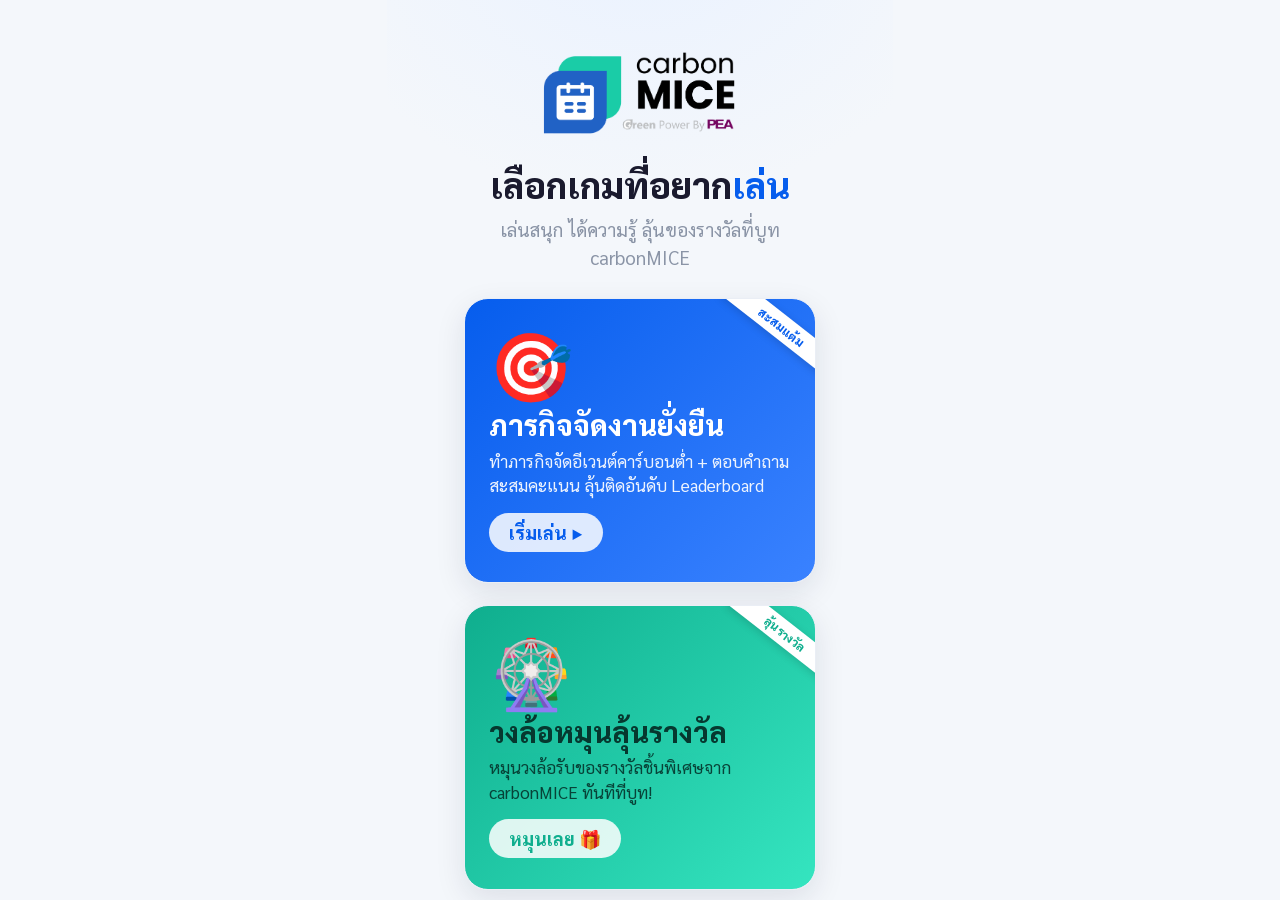
==== commit cfedab2d: "Add Home hub + Spin Wheel game (game 2) - index.html is now a Home page with 2 game cards (mission /" ====
--- a/game/index.html
+++ b/game/index.html
@@ -3,7 +3,7 @@
 <head>
 <meta charset="UTF-8">
 <meta name="viewport" content="width=device-width, initial-scale=1.0, user-scalable=no">
-<title>carbonMICE — Sustainable Event Game</title>
+<title>carbonMICE — เลือกเกม</title>
 <link rel="preconnect" href="https://fonts.googleapis.com">
 <link href="https://fonts.googleapis.com/css2?family=Inter:wght@400;600;700;800&family=Sarabun:wght@400;500;600;700;800&display=swap" rel="stylesheet">
 <style>
@@ -19,653 +19,68 @@
 }
 #stage{
   position:relative;width:100vw;height:100vh;max-width:calc(100vh*9/16);
-  background:var(--bg);overflow:hidden;display:flex;flex-direction:column;
+  background:radial-gradient(120% 55% at 50% -8%,var(--sky) 0%,var(--bg) 55%);
+  overflow:hidden;display:flex;flex-direction:column;padding:5vh 6% 4vh;
 }
-.screen{position:absolute;inset:0;display:none;flex-direction:column;padding:4vh 6% 3vh}
-.screen.active{display:flex}
-.num,.score-font{font-family:'Inter','Sarabun',sans-serif}
-
-/* ── shared ── */
-.logo-top{display:flex;justify-content:center;margin-bottom:1.5vh}
-.logo-top img{height:5.5vh;max-height:64px;object-fit:contain}
-.btn{
-  border:none;border-radius:20px;font-family:inherit;font-weight:700;cursor:pointer;
-  min-height:64px;font-size:clamp(18px,2.6vh,26px);padding:1.6vh 24px;width:100%;
-  transition:transform .08s;
+.logo-top{display:flex;justify-content:center;margin-bottom:2.4vh}
+.logo-top img{width:58%;max-width:320px;object-fit:contain}
+.home-head{text-align:center;margin-bottom:3vh}
+.home-head h1{font-size:clamp(26px,4vh,40px);font-weight:800;line-height:1.25}
+.home-head h1 span{color:var(--blue)}
+.home-head p{font-size:clamp(15px,2.1vh,20px);color:var(--slate);margin-top:.8vh;line-height:1.5}
+.cards{display:flex;flex-direction:column;gap:2.4vh;flex:1;justify-content:center}
+.game-card{
+  display:block;text-decoration:none;color:inherit;position:relative;overflow:hidden;
+  border-radius:24px;padding:3.4vh 24px;cursor:pointer;transition:transform .1s;
+  box-shadow:0 10px 30px rgba(20,30,60,.10);border:1px solid var(--line);
 }
-.btn:active{transform:scale(.97)}
-.btn-primary{background:var(--blue);color:#fff;box-shadow:0 6px 22px rgba(6,93,237,.28)}
-.btn-mint{background:var(--mint);color:var(--navy);box-shadow:0 6px 22px rgba(53,229,192,.35)}
-.btn-ghost{background:#fff;color:var(--blue);border:2px solid var(--sky)}
-.card{background:#fff;border:1px solid var(--line);border-radius:18px;box-shadow:0 6px 22px rgba(20,30,60,.06)}
-.hud{
-  display:flex;justify-content:space-between;align-items:center;margin-bottom:1.2vh;
-  background:#fff;border:1px solid var(--line);border-radius:16px;padding:1.2vh 18px;
-  box-shadow:0 4px 14px rgba(20,30,60,.05);
+.game-card:active{transform:scale(.98)}
+.game-card .emo{font-size:clamp(46px,7.5vh,74px);line-height:1;margin-bottom:1vh}
+.game-card h2{font-size:clamp(22px,3.2vh,30px);font-weight:800;line-height:1.25}
+.game-card p{font-size:clamp(14px,1.9vh,18px);margin-top:.7vh;line-height:1.45;opacity:.92}
+.game-card .go{
+  display:inline-flex;align-items:center;gap:8px;margin-top:1.6vh;font-weight:800;
+  font-size:clamp(15px,2vh,19px);padding:.9vh 20px;border-radius:99px;background:rgba(255,255,255,.85);
 }
-.hud .hud-step{font-size:clamp(13px,1.7vh,17px);color:var(--slate);font-weight:600}
-.hud .hud-score{font-size:clamp(18px,2.4vh,24px);font-weight:800;color:var(--blue)}
-.hud .hud-score small{font-size:.6em;color:var(--slate);font-weight:600}
-.progress{height:8px;background:var(--sky);border-radius:99px;overflow:hidden;margin-bottom:2vh}
-.progress>div{height:100%;width:0;background:linear-gradient(90deg,var(--blue),var(--mint));border-radius:99px;transition:width .4s}
-.mission-title{font-size:clamp(22px,3.2vh,32px);font-weight:800;line-height:1.3;margin-bottom:.6vh}
-.mission-sub{font-size:clamp(15px,2vh,19px);color:var(--slate);margin-bottom:2.2vh;line-height:1.45}
-.timerbar{height:10px;background:var(--sky);border-radius:99px;overflow:hidden;margin-bottom:2vh}
-.timerbar>div{height:100%;width:100%;background:linear-gradient(90deg,var(--mint),var(--blue));border-radius:99px}
-
-/* ── splash ── */
-#scr-splash{justify-content:space-between;text-align:center;background:
-  radial-gradient(120% 60% at 50% -10%,var(--sky) 0%,var(--bg) 55%)}
-#scr-splash .hero{display:flex;flex-direction:column;align-items:center;gap:2vh;margin-top:6vh}
-#scr-splash .hero img{width:62%;max-width:340px}
-#scr-splash h1{font-size:clamp(30px,4.6vh,46px);font-weight:800;line-height:1.25}
-#scr-splash h1 span{color:var(--blue)}
-#scr-splash .tag{font-size:clamp(16px,2.2vh,21px);color:var(--slate);line-height:1.5}
-.splash-board{margin:0 auto;width:100%;padding:2vh 22px;text-align:left}
-.splash-board h3{font-size:clamp(14px,1.9vh,18px);color:var(--deep-mint);font-weight:800;margin-bottom:1vh;letter-spacing:.4px}
-.splash-board .row{display:flex;justify-content:space-between;font-size:clamp(15px,2vh,19px);padding:.55vh 0;border-bottom:1px dashed var(--line)}
-.splash-board .row:last-child{border-bottom:none}
-.splash-board .row b{font-weight:800;color:var(--blue)}
-.pulse{animation:pulse 1.8s ease-in-out infinite}
-@keyframes pulse{0%,100%{transform:scale(1)}50%{transform:scale(1.035)}}
-
-/* ── name entry ── */
-#scr-name h2{font-size:clamp(24px,3.4vh,34px);font-weight:800;text-align:center;margin:3vh 0 .8vh}
-#scr-name p{color:var(--slate);text-align:center;margin-bottom:3vh;font-size:clamp(15px,2vh,19px)}
-.field{margin-bottom:2vh}
-.field label{display:block;font-weight:700;margin-bottom:.8vh;font-size:clamp(15px,2vh,19px)}
-.field input{
-  width:100%;border:2px solid var(--line);border-radius:16px;padding:1.8vh 18px;
-  font-family:inherit;font-size:clamp(18px,2.5vh,24px);background:#fff;color:var(--navy);outline:none;
+.card-mission{background:linear-gradient(135deg,#065DED 0%,#3A82FF 100%);color:#fff}
+.card-mission .go{color:var(--blue)}
+.card-wheel{background:linear-gradient(135deg,#0FAE8E 0%,#35E5C0 100%);color:#06382F}
+.card-wheel .go{color:var(--deep-mint)}
+.game-card .badge{
+  position:absolute;top:16px;right:-34px;transform:rotate(38deg);background:#fff;
+  color:var(--blue);font-weight:800;font-size:12px;padding:4px 40px;box-shadow:0 2px 8px rgba(0,0,0,.15);
 }
-.field input:focus{border-color:var(--blue)}
-
-/* ── choice missions ── */
-.choices{display:flex;flex-direction:column;gap:1.6vh;flex:1}
-.choice{
-  display:flex;align-items:center;gap:16px;text-align:left;padding:2vh 18px;
-  background:#fff;border:2px solid var(--line);border-radius:18px;cursor:pointer;
-  box-shadow:0 4px 14px rgba(20,30,60,.05);transition:transform .08s;
-}
-.choice:active{transform:scale(.98)}
-.choice .emo{font-size:clamp(30px,4.4vh,44px);flex:0 0 auto}
-.choice .txt b{display:block;font-size:clamp(17px,2.3vh,22px);font-weight:800;line-height:1.3}
-.choice .txt small{color:var(--slate);font-size:clamp(13px,1.8vh,17px);line-height:1.4;display:block;margin-top:2px}
-
-/* feedback overlay */
-#feedback{
-  position:absolute;inset:0;background:rgba(26,26,46,.45);display:none;
-  justify-content:center;align-items:center;padding:8%;z-index:50;
-}
-#feedback.show{display:flex}
-#feedback .fb-card{background:#fff;border-radius:24px;padding:4vh 26px;text-align:center;width:100%;box-shadow:0 20px 60px rgba(20,30,60,.3)}
-#feedback .fb-emo{font-size:clamp(44px,7vh,70px);margin-bottom:1vh}
-#feedback .fb-pts{font-size:clamp(26px,3.8vh,38px);font-weight:800;margin-bottom:1vh}
-#feedback .fb-pts.good{color:var(--deep-mint)} #feedback .fb-pts.mid{color:var(--blue)} #feedback .fb-pts.bad{color:#E0684B}
-#feedback .fb-msg{font-size:clamp(15px,2.1vh,20px);line-height:1.55;color:var(--navy)}
-
-/* ── waste sorting ── */
-#sort-item{margin:0 auto 2.4vh;width:78%;text-align:center;padding:3vh 20px}
-#sort-item .emo{font-size:clamp(52px,9vh,88px)}
-#sort-item .name{font-size:clamp(19px,2.7vh,27px);font-weight:800;margin-top:.8vh}
-#sort-item .left{font-size:clamp(13px,1.8vh,17px);color:var(--slate);margin-top:.4vh}
-.bins{display:grid;grid-template-columns:1fr 1fr;gap:1.4vh;margin-top:auto}
-.bin{
-  border:none;border-radius:18px;padding:2.2vh 10px;font-family:inherit;font-weight:800;
-  font-size:clamp(15px,2.1vh,20px);color:#fff;cursor:pointer;min-height:88px;line-height:1.3;
-  transition:transform .08s;
-}
-.bin:active{transform:scale(.96)}
-.bin .bin-emo{display:block;font-size:clamp(26px,3.8vh,38px);margin-bottom:.4vh}
-.bin-recycle{background:#F5B93E}.bin-organic{background:#2E9E5B}
-.bin-general{background:#4C6FFF}.bin-hazard{background:#E0684B}
-.sort-toast{min-height:7vh;display:flex;justify-content:center;align-items:center;margin-bottom:1vh}
-.sort-toast span{
-  opacity:0;transition:opacity .15s;background:#fff;border-radius:99px;padding:1vh 22px;
-  font-weight:800;font-size:clamp(15px,2.1vh,20px);box-shadow:0 4px 14px rgba(20,30,60,.12);
-  border:2px solid var(--line);max-width:100%;text-align:center;line-height:1.35;
-}
-.sort-toast span.on{opacity:1}
-.sort-toast span.good{color:var(--deep-mint);border-color:var(--mint);background:var(--mist)}
-.sort-toast span.bad{color:#E0684B;border-color:#F4C7BC;background:#FDF3F0}
-
-/* ── data collect ── */
-#collect-grid{display:grid;grid-template-columns:repeat(3,1fr);grid-template-rows:repeat(4,1fr);gap:1.4vh;flex:1;margin-bottom:1vh}
-.cell{background:#fff;border:1px solid var(--line);border-radius:18px;display:flex;flex-direction:column;justify-content:center;align-items:center;cursor:pointer;box-shadow:0 4px 14px rgba(20,30,60,.05);overflow:hidden}
-.cell .c-emo{font-size:clamp(30px,4.6vh,46px);line-height:1}
-.cell .c-lab{font-size:clamp(10px,1.4vh,13px);font-weight:700;color:var(--slate);margin-top:.5vh;text-align:center;padding:0 4px}
-.cell.pop{animation:pop .18s ease-out}
-@keyframes pop{from{transform:scale(.6)}to{transform:scale(1)}}
-.cell.hit-good{background:var(--mist);border-color:var(--mint)}
-.cell.hit-bad{background:#FDECE7;border-color:#E0684B}
-
-/* ── quiz ── */
-.quiz-q{padding:2.6vh 22px;font-size:clamp(18px,2.6vh,26px);font-weight:800;line-height:1.45;margin-bottom:2vh;text-align:center}
-.quiz-opts{display:flex;flex-direction:column;gap:1.4vh;flex:1}
-.qopt{
-  background:#fff;border:2px solid var(--line);border-radius:18px;padding:2vh 18px;text-align:left;
-  font-family:inherit;font-size:clamp(16px,2.2vh,21px);font-weight:600;color:var(--navy);cursor:pointer;
-  box-shadow:0 4px 14px rgba(20,30,60,.05);line-height:1.4;transition:transform .08s;
-}
-.qopt:active{transform:scale(.98)}
-.qopt.correct{background:var(--mist);border-color:var(--deep-mint);color:var(--deep-mint);font-weight:800}
-.qopt.wrong{background:#FDECE7;border-color:#E0684B;color:#E0684B}
-
-/* ── result ── */
-#scr-result{overflow-y:auto;text-align:center}
-.res-tier{font-size:clamp(15px,2vh,19px);font-weight:800;color:var(--deep-mint);letter-spacing:1px;margin-top:1vh}
-.res-score{font-size:clamp(56px,9vh,92px);font-weight:800;color:var(--blue);line-height:1.05}
-.res-unit{font-size:clamp(14px,1.9vh,18px);color:var(--slate);font-weight:600;margin-bottom:1.4vh}
-.res-rank{display:inline-block;background:var(--sky);color:var(--blue);font-weight:800;border-radius:99px;padding:.8vh 22px;font-size:clamp(15px,2.1vh,20px);margin-bottom:1.6vh}
-.res-board{text-align:left;padding:1.6vh 20px;margin-bottom:1.8vh}
-.res-board h3{font-size:clamp(13px,1.8vh,17px);color:var(--deep-mint);font-weight:800;margin-bottom:.8vh}
-.res-board .row{display:flex;justify-content:space-between;font-size:clamp(14px,1.9vh,18px);padding:.45vh 0;border-bottom:1px dashed var(--line)}
-.res-board .row:last-child{border-bottom:none}
-.res-board .row.me{color:var(--blue);font-weight:800}
-.qr-block{background:linear-gradient(180deg,var(--mist),#fff);border:2px solid var(--mint);border-radius:22px;padding:2.2vh 20px;margin-bottom:1.8vh}
-.qr-block h3{font-size:clamp(17px,2.4vh,23px);font-weight:800;margin-bottom:.4vh}
-.qr-block p{font-size:clamp(13px,1.8vh,17px);color:var(--slate);margin-bottom:1.4vh;line-height:1.45}
-.qr-block img{width:56%;max-width:260px;border-radius:12px;background:#fff;padding:8px;border:1px solid var(--line)}
-.qr-missing{font-size:clamp(13px,1.8vh,17px);color:var(--slate);padding:3vh 0}
-.res-count{font-size:clamp(12px,1.6vh,15px);color:var(--slate);margin-top:1vh}
-.saving{font-size:clamp(12px,1.6vh,15px);color:var(--slate)}
+.foot{text-align:center;color:var(--slate);font-size:clamp(12px,1.6vh,15px);margin-top:2.6vh;line-height:1.5}
+.foot b{color:var(--deep-mint)}
 </style>
 </head>
 <body>
 <div id="stage">
-
-  <!-- SPLASH -->
-  <div class="screen active" id="scr-splash">
-    <div class="hero">
-      <img src="assets/logo.png" alt="carbonMICE">
-      <h1>ภารกิจจัดงานอีเวนต์<br><span>แบบยั่งยืน</span></h1>
-      <div class="tag">เล่นเกม 2 นาที · สะสมคะแนน · ลุ้นของรางวัล<br>แล้วมาเป็นส่วนหนึ่งของงานคาร์บอนต่ำไปด้วยกัน</div>
-    </div>
-    <div class="splash-board card">
-      <h3>🏆 TOP 5 อันดับคะแนนสูงสุด</h3>
-      <div id="splash-top5"><div class="row"><span>ยังไม่มีผู้เล่น — มาเป็นคนแรก!</span></div></div>
-    </div>
-    <button class="btn btn-primary pulse" onclick="goName()">▶ แตะเพื่อเริ่มเกม</button>
+  <div class="logo-top"><img src="assets/logo.png" alt="carbonMICE"></div>
+  <div class="home-head">
+    <h1>เลือกเกมที่อยาก<span>เล่น</span></h1>
+    <p>เล่นสนุก ได้ความรู้ ลุ้นของรางวัลที่บูท carbonMICE</p>
   </div>
 
-  <!-- NAME -->
-  <div class="screen" id="scr-name">
-    <div class="logo-top"><img src="assets/logo.png" alt=""></div>
-    <h2>ลงชื่อผู้ท้าชิง</h2>
-    <p>คะแนนสูงสุดมีสิทธิ์รับของรางวัลที่บูท carbonMICE</p>
-    <div class="field">
-      <label>ชื่อเล่น *</label>
-      <input id="in-name" type="text" maxlength="20" placeholder="เช่น น้องมิ้นต์" autocomplete="off">
-    </div>
-    <div class="field">
-      <label>หน่วยงาน / บริษัท (ไม่บังคับ)</label>
-      <input id="in-org" type="text" maxlength="40" placeholder="เช่น PEA" autocomplete="off">
-    </div>
-    <div style="margin-top:auto;display:flex;flex-direction:column;gap:1.4vh">
-      <button class="btn btn-mint" onclick="startGame()">เริ่มภารกิจ 🚀</button>
-      <button class="btn btn-ghost" onclick="show('scr-splash')">← กลับ</button>
-    </div>
+  <div class="cards">
+    <a class="game-card card-mission" href="mission.html">
+      <span class="badge">สะสมแต้ม</span>
+      <div class="emo">🎯</div>
+      <h2>ภารกิจจัดงานยั่งยืน</h2>
+      <p>ทำภารกิจจัดอีเวนต์คาร์บอนต่ำ + ตอบคำถาม สะสมคะแนน ลุ้นติดอันดับ Leaderboard</p>
+      <span class="go">เริ่มเล่น ▶</span>
+    </a>
+
+    <a class="game-card card-wheel" href="wheel.html">
+      <span class="badge" style="color:var(--deep-mint)">ลุ้นรางวัล</span>
+      <div class="emo">🎡</div>
+      <h2>วงล้อหมุนลุ้นรางวัล</h2>
+      <p>หมุนวงล้อรับของรางวัลชิ้นพิเศษจาก carbonMICE ทันทีที่บูท!</p>
+      <span class="go">หมุนเลย 🎁</span>
+    </a>
   </div>
 
-  <!-- CHOICE MISSION -->
-  <div class="screen" id="scr-choice">
-    <div class="hud"><span class="hud-step" id="ch-step"></span><span class="hud-score"><span id="ch-score" class="num">0</span> <small>คะแนน</small></span></div>
-    <div class="progress"><div id="ch-prog"></div></div>
-    <div class="mission-title" id="ch-title"></div>
-    <div class="mission-sub" id="ch-sub"></div>
-    <div class="choices" id="ch-opts"></div>
-  </div>
-
-  <!-- WASTE SORT -->
-  <div class="screen" id="scr-sort">
-    <div class="hud"><span class="hud-step" id="so-step"></span><span class="hud-score"><span id="so-score" class="num">0</span> <small>คะแนน</small></span></div>
-    <div class="progress"><div id="so-prog"></div></div>
-    <div class="mission-title">♻️ แยกขยะในงานให้ถูกถัง</div>
-    <div class="mission-sub">งานยั่งยืนต้องแยกขยะ 100% — แตะถังที่ถูกต้อง</div>
-    <div class="card" id="sort-item"><div class="emo"></div><div class="name"></div><div class="left"></div></div>
-    <div class="sort-toast"><span id="sort-flash"></span></div>
-    <div class="bins">
-      <button class="bin bin-recycle" onclick="dropBin('recycle')"><span class="bin-emo">🟡</span>รีไซเคิล</button>
-      <button class="bin bin-organic" onclick="dropBin('organic')"><span class="bin-emo">🟢</span>เศษอาหาร</button>
-      <button class="bin bin-general" onclick="dropBin('general')"><span class="bin-emo">🔵</span>ขยะทั่วไป</button>
-      <button class="bin bin-hazard" onclick="dropBin('hazard')"><span class="bin-emo">🔴</span>ขยะอันตราย</button>
-    </div>
-  </div>
-
-  <!-- DATA COLLECT -->
-  <div class="screen" id="scr-collect">
-    <div class="hud"><span class="hud-step" id="co-step"></span><span class="hud-score"><span id="co-score" class="num">0</span> <small>คะแนน</small></span></div>
-    <div class="progress"><div id="co-prog"></div></div>
-    <div class="mission-title">📋 เก็บข้อมูลคาร์บอนให้ครบ!</div>
-    <div class="mission-sub">แตะเฉพาะ "ข้อมูลที่ใช้คำนวณคาร์บอน" — ระวังตัวป่วน!</div>
-    <div class="timerbar"><div id="co-timer"></div></div>
-    <div id="collect-grid"></div>
-  </div>
-
-  <!-- QUIZ -->
-  <div class="screen" id="scr-quiz">
-    <div class="hud"><span class="hud-step" id="qz-step"></span><span class="hud-score"><span id="qz-score" class="num">0</span> <small>คะแนน</small></span></div>
-    <div class="progress"><div id="qz-prog"></div></div>
-    <div class="timerbar"><div id="qz-timer"></div></div>
-    <div class="quiz-q card" id="qz-q"></div>
-    <div class="quiz-opts" id="qz-opts"></div>
-  </div>
-
-  <!-- RESULT -->
-  <div class="screen" id="scr-result">
-    <div class="logo-top"><img src="assets/logo.png" alt=""></div>
-    <div class="res-tier" id="res-tier">CARBON HERO</div>
-    <div class="res-score num" id="res-score">0</div>
-    <div class="res-unit">คะแนน — <span id="res-name"></span></div>
-    <div class="res-rank" id="res-rank">กำลังบันทึกคะแนน…</div>
-    <div class="res-board card">
-      <h3>🏆 TOP 5</h3>
-      <div id="res-top5"></div>
-    </div>
-    <div class="qr-block">
-      <h3>📱 ภารกิจจริงเริ่มที่คุณ!</h3>
-      <p>สแกน QR เพื่อกรอก <b>ข้อมูลการเดินทางของคุณ</b><br>ให้งาน <span id="res-event">carbonMICE</span> คำนวณคาร์บอนฟุตพริ้นท์ได้ครบถ้วน</p>
-      <div id="qr-holder"><div class="qr-missing">— ยังไม่ได้ตั้งค่า QR (อัปโหลดที่หน้า Admin) —</div></div>
-    </div>
-    <button class="btn btn-primary" onclick="resetToSplash()">เล่นอีกครั้ง / ผู้เล่นถัดไป</button>
-    <div class="res-count">กลับหน้าแรกอัตโนมัติใน <span id="res-cd" class="num">45</span> วิ</div>
-  </div>
-
-  <!-- FEEDBACK OVERLAY -->
-  <div id="feedback"><div class="fb-card">
-    <div class="fb-emo" id="fb-emo">🌱</div>
-    <div class="fb-pts" id="fb-pts">+150</div>
-    <div class="fb-msg" id="fb-msg"></div>
-  </div></div>
-
+  <div class="foot">คาร์บอนต่ำเริ่มที่ทุกคน · <b>Green Power by PEA</b></div>
 </div>
-
-<script src="config.js"></script>
-<script>
-"use strict";
-const CFG = window.GAME_CONFIG || {};
-const $ = id => document.getElementById(id);
-
-/* ═══════════ GAME DATA ═══════════ */
-const CHOICE_MISSIONS = [
-  {
-    title:"🚌 ภารกิจ 1 · การเดินทาง",
-    sub:"ทีมงานและผู้ร่วมงาน 500 คนต้องเดินทางมางาน — การเดินทางมักเป็นสัดส่วนคาร์บอนที่ใหญ่ที่สุดของงานอีเวนต์ คุณจะจัดการอย่างไร?",
-    opts:[
-      {emo:"🚗",b:"ต่างคนต่างขับรถส่วนตัวมาเอง",s:"สะดวกดี ที่จอดรถกว้าง",pts:40,
-       fb:{emo:"💨",cls:"bad",msg:"รถส่วนตัว 1 คน/คัน ปล่อยคาร์บอนต่อหัวสูงที่สุด — งานจริงของ carbonMICE พบว่าการเดินทางคือก้อนคาร์บอนที่ใหญ่ที่สุดของงาน"}},
-      {emo:"🚌",b:"จัด Shuttle Bus รับส่งจากจุดรวมพล",s:"รวมคนขึ้นรถคันเดียวกัน",pts:110,
-       fb:{emo:"👍",cls:"mid",msg:"ดีมาก! รถรับส่งรวมช่วยหารคาร์บอนต่อหัวลงหลายเท่า — จะดีขึ้นอีกถ้าเชื่อมกับขนส่งสาธารณะ"}},
-      {emo:"🚇",b:"เลือกสถานที่ติดรถไฟฟ้า + ชวนใช้ขนส่งสาธารณะ",s:"วางแผนตั้งแต่เลือก venue",pts:150,
-       fb:{emo:"🌟",cls:"good",msg:"สุดยอด! เลือก venue ที่เดินทางด้วยขนส่งสาธารณะได้ = ลดคาร์บอนตั้งแต่ต้นทาง แถมลดรถติดหน้างานด้วย"}},
-    ]
-  },
-  {
-    title:"🍛 ภารกิจ 2 · อาหารในงาน",
-    sub:"ต้องเตรียมอาหารเลี้ยงผู้ร่วมงาน 500 คน เลือกแบบไหนให้งานยั่งยืนที่สุด?",
-    opts:[
-      {emo:"🥩",b:"บุฟเฟ่ต์ไม่อั้น เมนูเนื้อนำเข้า",s:"จัดเต็มให้ประทับใจ",pts:40,
-       fb:{emo:"🗑️",cls:"bad",msg:"เนื้อวัวนำเข้า + บุฟเฟ่ต์เหลือทิ้ง = คาร์บอนจากอาหาร×ขยะอาหารพุ่งสูง อาหารเหลือคือคาร์บอนที่เสียเปล่าที่สุด"}},
-      {emo:"🍱",b:"อาหารกล่องจำนวนพอดี นับตามลงทะเบียน",s:"สั่งตามยอดจริง ลดของเหลือ",pts:110,
-       fb:{emo:"👍",cls:"mid",msg:"ดี! สั่งตามยอดลงทะเบียนจริงช่วยลดขยะอาหารได้มาก — เลือกบรรจุภัณฑ์ใช้ซ้ำ/ย่อยสลายได้จะยิ่งดี"}},
-      {emo:"🥗",b:"เมนูวัตถุดิบท้องถิ่นตามฤดูกาล ปริมาณพอดี",s:"ลดทั้งขนส่งวัตถุดิบและของเหลือ",pts:150,
-       fb:{emo:"🌟",cls:"good",msg:"เยี่ยม! วัตถุดิบท้องถิ่นลดคาร์บอนจากการขนส่ง เมนูตามฤดูกาล + ปริมาณพอดี = สูตรอาหารงานยั่งยืนตัวจริง"}},
-    ]
-  },
-  {
-    title:"🏗️ ภารกิจ 3 · บูทและวัสดุตกแต่ง",
-    sub:"ถึงเวลาสร้างบูทนิทรรศการ — วัสดุก่อสร้างบูทคือคาร์บอนก้อนใหญ่ที่คนมักลืมเก็บข้อมูล",
-    opts:[
-      {emo:"🪧",b:"โครงไม้อัด + ป้ายไวนิลพิมพ์ใหม่ ใช้ครั้งเดียวทิ้ง",s:"ออกแบบใหม่ทุกงาน",pts:40,
-       fb:{emo:"💸",cls:"bad",msg:"บูทใช้ครั้งเดียวทิ้งสร้างทั้งคาร์บอนและขยะก่อสร้างมหาศาล — และมักตกหล่นจากการเก็บข้อมูลคาร์บอนด้วย!"}},
-      {emo:"🔁",b:"โครงบูทระบบโมดูลาร์ ถอดประกอบใช้ซ้ำได้",s:"เปลี่ยนเฉพาะกราฟิก",pts:150,
-       fb:{emo:"🌟",cls:"good",msg:"เพอร์เฟกต์! บูทโมดูลาร์ใช้ซ้ำได้หลายงาน คาร์บอนต่อการใช้งานต่ำลงเรื่อยๆ ทุกครั้งที่ใช้ซ้ำ"}},
-      {emo:"📦",b:"ตกแต่งด้วยวัสดุรีไซเคิล/กระดาษลัง",s:"สวยแบบ eco และรีไซเคิลต่อได้",pts:110,
-       fb:{emo:"👍",cls:"mid",msg:"ดีมาก! วัสดุรีไซเคิลช่วยลดคาร์บอนจากวัสดุใหม่ — จับคู่กับโครงใช้ซ้ำจะครบสูตรที่สุด"}},
-    ]
-  }
-];
-
-const SORT_ITEMS = [
-  {emo:"🥤",name:"ขวดน้ำพลาสติก PET",bin:"recycle"},
-  {emo:"🍚",name:"ข้าวกล่องกินเหลือ (เศษอาหาร)",bin:"organic"},
-  {emo:"🔋",name:"แบตเตอรี่ถ่านไมค์",bin:"hazard"},
-  {emo:"🥫",name:"กระป๋องเครื่องดื่มอะลูมิเนียม",bin:"recycle"},
-  {emo:"🧋",name:"แก้วกาแฟใช้แล้ว (เปื้อนเครื่องดื่ม)",bin:"general"},
-  {emo:"📄",name:"กระดาษโบรชัวร์สะอาด",bin:"recycle"},
-];
-const BIN_NAME = {recycle:"🟡 รีไซเคิล",organic:"🟢 เศษอาหาร",general:"🔵 ขยะทั่วไป",hazard:"🔴 ขยะอันตราย"};
-
-const COLLECT_GOOD = [
-  {emo:"🧾",lab:"ฟอร์มการเดินทาง"},{emo:"⚡",lab:"หน่วยไฟฟ้าที่ใช้"},{emo:"💧",lab:"มิเตอร์น้ำประปา"},
-  {emo:"⚖️",lab:"ชั่งน้ำหนักขยะ"},{emo:"🍛",lab:"จำนวนชุดอาหาร"},{emo:"🏨",lab:"คืนที่พักทีมงาน"},
-  {emo:"🚚",lab:"ระยะขนส่งของ"},{emo:"🏗️",lab:"วัสดุก่อสร้างบูท"},
-];
-const COLLECT_BAD = [
-  {emo:"🤳",lab:"เซลฟี่หน้าบูท"},{emo:"☕",lab:"พักกินกาแฟ"},{emo:"🎮",lab:"เล่นเกมมือถือ"},{emo:"😴",lab:"งีบก่อนนะ"},
-];
-
-const QUIZ_POOL = [
-  {q:"ในงานอีเวนต์ขนาดใหญ่ กิจกรรมใดมักปล่อยคาร์บอนมากที่สุด?",
-   opts:["การเดินทางของผู้เข้าร่วมงาน","แอร์ในฮอลล์","ป้ายไฟ LED","เสียงเพลงบนเวที"],ans:0,
-   why:"จากข้อมูลงานจริง การเดินทาง (โดยเฉพาะเที่ยวบิน) มักเกิน 50% ของคาร์บอนทั้งงาน"},
-  {q:"\"Scope 3\" ในการคำนวณคาร์บอนของงานอีเวนต์ หมายถึงอะไร?",
-   opts:["การปล่อยทางอ้อมอื่นๆ เช่น การเดินทาง ขยะ น้ำ","ไฟฟ้าที่ใช้ในงาน","การเผาไหม้เชื้อเพลิงในงาน","คาร์บอนของปีที่ 3"],ans:0,
-   why:"Scope 1 = ปล่อยตรงในงาน · Scope 2 = ไฟฟ้าที่ซื้อ · Scope 3 = ทางอ้อมอื่นๆ ซึ่งมักใหญ่ที่สุด"},
-  {q:"\"Carbon Neutral Event\" คืองานแบบไหน?",
-   opts:["งานที่ชดเชยคาร์บอนเท่าที่ปล่อย จนสุทธิเป็นศูนย์","งานที่ไม่ใช้ไฟฟ้าเลย","งานที่จัดกลางแจ้งเท่านั้น","งานที่ไม่มีผู้เข้าร่วม"],ans:0,
-   why:"วัดคาร์บอนทั้งงาน → ลดเท่าที่ทำได้ → ชดเชยส่วนที่เหลือด้วยคาร์บอนเครดิตจนเป็นศูนย์"},
-  {q:"หน่วยงานไทยที่ให้การรับรอง Carbon Neutral Event คือใคร?",
-   opts:["อบก. (TGO)","กรมสรรพากร","กสทช.","การท่าเรือ"],ans:0,
-   why:"องค์การบริหารจัดการก๊าซเรือนกระจก (TGO) คือผู้รับรอง Carbon Neutral Event ในไทย"},
-  {q:"ข้อมูลใด \"จำเป็น\" ต่อการคำนวณคาร์บอนฟุตพริ้นท์ของงาน?",
-   opts:["ถูกทุกข้อ!","การเดินทางของผู้ร่วมงาน","หน่วยไฟฟ้า-น้ำที่ใช้","ปริมาณอาหารและขยะ"],ans:0,
-   why:"ต้องเก็บให้ครบทุกด้าน — ข้อมูลที่ตกหล่นคือคาร์บอนที่มองไม่เห็น"},
-  {q:"วิธีที่ดีที่สุดในการลดคาร์บอนจากอาหารในงานคือ?",
-   opts:["สั่งปริมาณพอดี + ใช้วัตถุดิบท้องถิ่น","สั่งเผื่อไว้เยอะๆ","ใช้ของนำเข้าพรีเมียม","แจกกล่องโฟม"],ans:0,
-   why:"อาหารเหลือทิ้ง = คาร์บอนเสียเปล่า และวัตถุดิบท้องถิ่นลดคาร์บอนจากการขนส่ง"},
-];
-
-/* ═══════════ STATE ═══════════ */
-const TOTAL_STEPS = 7; // 3 choice + sort + collect + quiz(นับรวม 1) + result
-let G = null;
-function newGame(name,org){
-  return {name,org,score:0,step:0,
-    choiceIdx:0,sortIdx:0,sortScore:0,sortStart:0,
-    quizIdx:0,quizSet:[],collectScore:0};
-}
-
-/* ═══════════ NAV / HELPERS ═══════════ */
-function show(id){
-  document.querySelectorAll('.screen').forEach(s=>s.classList.remove('active'));
-  $(id).classList.add('active');
-}
-function setHud(prefix,stepLabel,progFrac){
-  $(prefix+'-step').textContent = stepLabel;
-  $(prefix+'-score').textContent = G.score;
-  $(prefix+'-prog').style.width = Math.round(progFrac*100)+'%';
-}
-function shuffle(a){a=a.slice();for(let i=a.length-1;i>0;i--){const j=Math.floor(Math.random()*(i+1));[a[i],a[j]]=[a[j],a[i]]}return a}
-
-let fbTimer=null;
-function showFeedback(fb,pts,next){
-  $('fb-emo').textContent = fb.emo;
-  const p=$('fb-pts'); p.textContent = '+'+pts+' คะแนน'; p.className='fb-pts '+fb.cls;
-  $('fb-msg').textContent = fb.msg;
-  $('feedback').classList.add('show');
-  clearTimeout(fbTimer);
-  fbTimer=setTimeout(()=>{ $('feedback').classList.remove('show'); next(); },2600);
-}
-
-/* ═══════════ FLOW ═══════════ */
-function goName(){ $('in-name').value=''; $('in-org').value=''; show('scr-name'); }
-function startGame(){
-  const name = $('in-name').value.trim();
-  if(!name){ $('in-name').focus(); $('in-name').placeholder='กรอกชื่อเล่นก่อนนะครับ 🙏'; return; }
-  G = newGame(name, $('in-org').value.trim());
-  G.quizSet = shuffle(QUIZ_POOL).slice(0,3);
-  showChoice(0);
-}
-
-/* ── choice missions ── */
-function showChoice(i){
-  G.choiceIdx=i;
-  const m = CHOICE_MISSIONS[i];
-  setHud('ch','ภารกิจ '+(i+1)+' / 6',(i)/TOTAL_STEPS);
-  $('ch-title').textContent = m.title;
-  $('ch-sub').textContent = m.sub;
-  const box=$('ch-opts'); box.innerHTML='';
-  shuffle(m.opts).forEach(o=>{
-    const d=document.createElement('div'); d.className='choice';
-    d.innerHTML=`<div class="emo">${o.emo}</div><div class="txt"><b>${o.b}</b><small>${o.s}</small></div>`;
-    d.onclick=()=>{ G.score+=o.pts; $('ch-score').textContent=G.score;
-      showFeedback(o.fb,o.pts,()=>{ i+1<CHOICE_MISSIONS.length ? showChoice(i+1) : startSort(); });
-    };
-    box.appendChild(d);
-  });
-  show('scr-choice');
-}
-
-/* ── waste sort ── */
-let sortSeq=[];
-function startSort(){
-  sortSeq = shuffle(SORT_ITEMS);
-  G.sortIdx=0; G.sortStart=Date.now(); sortLock=false; $('sort-flash').className='';
-  setHud('so','ภารกิจ 4 / 6',3/TOTAL_STEPS);
-  show('scr-sort'); renderSortItem();
-}
-function renderSortItem(){
-  const it=sortSeq[G.sortIdx];
-  const el=$('sort-item');
-  el.querySelector('.emo').textContent=it.emo;
-  el.querySelector('.name').textContent=it.name;
-  el.querySelector('.left').textContent='ชิ้นที่ '+(G.sortIdx+1)+' จาก '+sortSeq.length;
-}
-let sortLock=false;
-function dropBin(bin){
-  if(sortLock) return; sortLock=true;
-  const it=sortSeq[G.sortIdx];
-  const fl=$('sort-flash');
-  const ok=bin===it.bin;
-  if(ok){ G.score+=30; fl.textContent='✓ ถูกต้อง +30'; fl.className='on good'; }
-  else{ fl.textContent='✗ '+it.emo+' ต้องลง '+BIN_NAME[it.bin]; fl.className='on bad'; }
-  $('so-score').textContent=G.score;
-  // ค้างเฉลยไว้ให้อ่านก่อน แล้วค่อยขึ้นชิ้นถัดไป (ตอบผิดค้างนานกว่า)
-  const hold=ok?700:1400;
-  setTimeout(()=>{
-    fl.className='';
-    G.sortIdx++;
-    if(G.sortIdx<sortSeq.length){ renderSortItem(); sortLock=false; }
-    else{
-      const secs=(Date.now()-G.sortStart)/1000;
-      const bonus=Math.max(0,Math.min(20,Math.round(20-(secs-18))));
-      G.score+=bonus;
-      sortLock=false;
-      startCollect();
-    }
-  },hold);
-}
-
-/* ── data collect ── */
-let coTimers=[],coEnd=null,coRAF=null;
-function startCollect(){
-  setHud('co','ภารกิจ 5 / 6',4/TOTAL_STEPS);
-  $('co-score').textContent=G.score;
-  const grid=$('collect-grid'); grid.innerHTML='';
-  for(let i=0;i<12;i++){ const c=document.createElement('div'); c.className='cell'; c.dataset.idx=i; grid.appendChild(c); }
-  show('scr-collect');
-  G.collectScore=0;
-  const DURATION=15000; coEnd=Date.now()+DURATION;
-  (function tick(){
-    const left=coEnd-Date.now();
-    $('co-timer').style.width=Math.max(0,left/DURATION*100)+'%';
-    if(left<=0){ stopCollect(); return; }
-    coRAF=requestAnimationFrame(tick);
-  })();
-  coTimers.push(setInterval(spawnIcon,650));
-  spawnIcon(); spawnIcon();
-}
-function spawnIcon(){
-  const cells=[...document.querySelectorAll('#collect-grid .cell')].filter(c=>!c.dataset.item);
-  if(!cells.length) return;
-  const cell=cells[Math.floor(Math.random()*cells.length)];
-  const good=Math.random()<0.65;
-  const pool=good?COLLECT_GOOD:COLLECT_BAD;
-  const it=pool[Math.floor(Math.random()*pool.length)];
-  cell.dataset.item=good?'good':'bad';
-  cell.innerHTML=`<div class="c-emo">${it.emo}</div><div class="c-lab">${it.lab}</div>`;
-  cell.classList.add('pop');
-  cell.onclick=()=>{
-    if(!cell.dataset.item) return;
-    if(cell.dataset.item==='good'){ G.collectScore=Math.min(200,G.collectScore+20); cell.classList.add('hit-good'); }
-    else{ G.collectScore=Math.max(0,G.collectScore-10); cell.classList.add('hit-bad'); }
-    $('co-score').textContent=G.score+G.collectScore;
-    cell.dataset.item=''; cell.onclick=null;
-    setTimeout(()=>{cell.innerHTML='';cell.className='cell';},220);
-  };
-  setTimeout(()=>{ if(cell.dataset.item){ cell.dataset.item=''; cell.onclick=null; cell.innerHTML=''; cell.className='cell'; } },1500);
-}
-function stopCollect(){
-  coTimers.forEach(clearInterval); coTimers=[]; cancelAnimationFrame(coRAF);
-  G.score+=G.collectScore;
-  startQuiz(0);
-}
-
-/* ── quiz ── */
-let qzInt=null,qzDeadline=0;
-function startQuiz(i){
-  G.quizIdx=i;
-  const item=G.quizSet[i];
-  setHud('qz','คำถาม '+(i+1)+' / 3 · ภารกิจ 6',(5+i/3)/TOTAL_STEPS);
-  $('qz-q').textContent=item.q;
-  const box=$('qz-opts'); box.innerHTML='';
-  const order=shuffle(item.opts.map((t,idx)=>({t,idx})));
-  order.forEach(o=>{
-    const b=document.createElement('button'); b.className='qopt'; b.textContent=o.t;
-    b.onclick=()=>answerQuiz(b,o.idx===item.ans,item);
-    box.appendChild(b);
-  });
-  show('scr-quiz');
-  const DUR=12000; qzDeadline=Date.now()+DUR;
-  clearInterval(qzInt);
-  qzInt=setInterval(()=>{
-    const left=qzDeadline-Date.now();
-    $('qz-timer').style.width=Math.max(0,left/DUR*100)+'%';
-    if(left<=0){ clearInterval(qzInt); answerQuiz(null,false,item); }
-  },100);
-}
-function answerQuiz(btn,correct,item){
-  clearInterval(qzInt);
-  document.querySelectorAll('.qopt').forEach(b=>b.onclick=null);
-  let pts=0;
-  if(correct){
-    const leftFrac=Math.max(0,(qzDeadline-Date.now())/12000);
-    pts=60+Math.round(40*leftFrac);
-    G.score+=pts; btn.classList.add('correct');
-  }else if(btn){ btn.classList.add('wrong'); }
-  $('qz-score').textContent=G.score;
-  const fb=correct?{emo:"🎯",cls:"good",msg:item.why}:{emo:"💡",cls:"bad",msg:"เฉลย: "+item.opts[item.ans]+" — "+item.why};
-  showFeedback(fb,pts,()=>{ G.quizIdx+1<3 ? startQuiz(G.quizIdx+1) : showResult(); });
-}
-
-/* ═══════════ RESULT + BACKEND ═══════════ */
-const LS_SCORES='cmice_game_scores', LS_QUEUE='cmice_game_queue', LS_QR='cmice_game_qr', LS_EVENT='cmice_game_event';
-
-function tierOf(s){
-  if(s>=950) return "🏅 carbonMICE MASTER";
-  if(s>=750) return "🦸 CARBON HERO";
-  if(s>=500) return "🌿 GREEN ORGANIZER";
-  return "🌱 ECO ROOKIE";
-}
-let cdInt=null;
-function showResult(){
-  show('scr-result');
-  $('res-score').textContent=G.score;
-  $('res-name').textContent=G.name+(G.org?' · '+G.org:'');
-  $('res-tier').textContent=tierOf(G.score);
-  $('res-event').textContent=localStorage.getItem(LS_EVENT)||CFG.EVENT_NAME||'carbonMICE';
-  $('res-rank').textContent='กำลังบันทึกคะแนน…';
-  renderQR();
-  submitScore();
-  let cd=45; $('res-cd').textContent=cd;
-  clearInterval(cdInt);
-  cdInt=setInterval(()=>{ cd--; $('res-cd').textContent=cd; if(cd<=0) resetToSplash(); },1000);
-}
-function resetToSplash(){ clearInterval(cdInt); refreshTop5Splash(); show('scr-splash'); }
-
-/* local score store (fallback + merge) */
-function localScores(){ try{return JSON.parse(localStorage.getItem(LS_SCORES)||'[]')}catch(e){return[]} }
-function saveLocalScore(rec){
-  const a=localScores(); a.push(rec);
-  a.sort((x,y)=>y.score-x.score);
-  localStorage.setItem(LS_SCORES,JSON.stringify(a.slice(0,500)));
-}
-
-async function api(action,payload){
-  if(!CFG.API_URL) throw new Error('no api');
-  const res=await fetch(CFG.API_URL,{method:'POST',redirect:'follow',
-    headers:{'Content-Type':'text/plain;charset=utf-8'},
-    body:JSON.stringify(Object.assign({action},payload||{}))});
-  return res.json();
-}
-async function apiGet(params){
-  if(!CFG.API_URL) throw new Error('no api');
-  const u=new URL(CFG.API_URL); Object.entries(params).forEach(([k,v])=>u.searchParams.set(k,v));
-  const res=await fetch(u,{redirect:'follow'});
-  return res.json();
-}
-
-async function submitScore(){
-  const rec={name:G.name,org:G.org,score:G.score,ts:new Date().toISOString()};
-  saveLocalScore(rec);
-  try{
-    const r=await api('submitScore',rec);
-    $('res-rank').textContent='คุณอยู่อันดับที่ '+r.rank+' จากผู้เล่น '+r.total+' คน';
-    renderBoard('res-top5',r.top5,rec);
-    flushQueue();
-  }catch(e){
-    // ออนไลน์ไม่ได้ → เข้าคิวรอ sync + จัดอันดับจาก local
-    const q=JSON.parse(localStorage.getItem(LS_QUEUE)||'[]'); q.push(rec);
-    localStorage.setItem(LS_QUEUE,JSON.stringify(q));
-    const all=localScores();
-    const rank=all.findIndex(x=>x.ts===rec.ts&&x.name===rec.name)+1;
-    $('res-rank').textContent='อันดับที่ '+rank+' (เครื่องนี้ · รอเชื่อมต่อเซิร์ฟเวอร์)';
-    renderBoard('res-top5',all.slice(0,5),rec);
-  }
-}
-async function flushQueue(){
-  const q=JSON.parse(localStorage.getItem(LS_QUEUE)||'[]');
-  if(!q.length) return;
-  try{
-    for(const rec of q){ await api('submitScore',rec); }
-    localStorage.setItem(LS_QUEUE,'[]');
-  }catch(e){/* คราวหน้า */}
-}
-function renderBoard(elId,rows,me){
-  const el=$(elId); el.innerHTML='';
-  (rows||[]).forEach((r,i)=>{
-    const d=document.createElement('div'); d.className='row';
-    if(me&&r.name===me.name&&r.score===me.score) d.classList.add('me');
-    d.innerHTML=`<span>${['🥇','🥈','🥉','4.','5.'][i]||(i+1)+'.'} ${esc(r.name)}${r.org?' <small style="color:var(--slate)">· '+esc(r.org)+'</small>':''}</span><b class="num">${r.score}</b>`;
-    el.appendChild(d);
-  });
-  if(!rows||!rows.length) el.innerHTML='<div class="row"><span>ยังไม่มีผู้เล่น</span></div>';
-}
-function esc(s){return String(s||'').replace(/[<>&"]/g,c=>({'<':'&lt;','>':'&gt;','&':'&amp;','"':'&quot;'}[c]))}
-
-async function refreshTop5Splash(){
-  try{
-    const r=await apiGet({action:'leaderboard',limit:5});
-    renderBoard('splash-top5',r.top);
-    if(r.eventName) localStorage.setItem(LS_EVENT,r.eventName);
-  }catch(e){ renderBoard('splash-top5',localScores().slice(0,5)); }
-}
-
-/* QR: fetch จาก backend ครั้งแรก แล้ว cache ใน localStorage */
-async function renderQR(){
-  const holder=$('qr-holder');
-  let data=localStorage.getItem(LS_QR)||CFG.QR_FALLBACK||'';
-  if(data){ holder.innerHTML='<img src="'+data+'" alt="QR">'; }
-  try{
-    const r=await apiGet({action:'qr'});
-    if(r.qr){ localStorage.setItem(LS_QR,r.qr); holder.innerHTML='<img src="'+r.qr+'" alt="QR">'; }
-  }catch(e){/* ใช้ cache */}
-}
-
-/* idle → กลับหน้าแรก (ยกเว้นตอนอยู่หน้าแรกอยู่แล้ว) */
-let idleT=null;
-function armIdle(){
-  clearTimeout(idleT);
-  idleT=setTimeout(()=>{
-    const active=document.querySelector('.screen.active');
-    if(active&&active.id!=='scr-splash'&&active.id!=='scr-result') resetToSplash();
-  },90000);
-}
-['pointerdown','keydown'].forEach(ev=>document.addEventListener(ev,armIdle));
-armIdle();
-
-refreshTop5Splash();
-renderQR();
-</script>
 </body>
 </html>
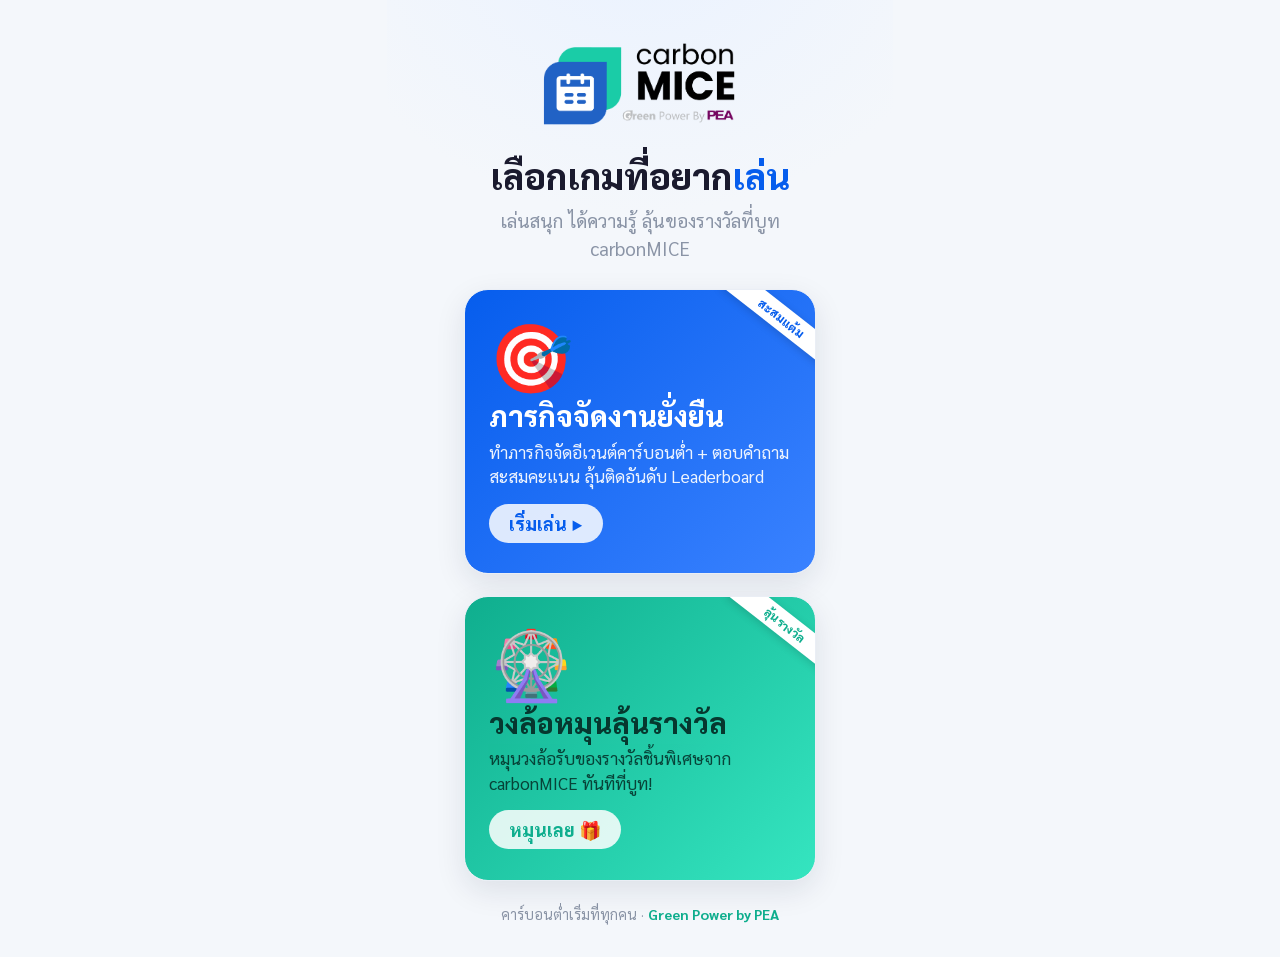
==== commit 231c9743: "Mission: phone-number popup to enter grand-prize draw (stored with score). Wheel: everyone wins, 4 r" ====
--- a/game/index.html
+++ b/game/index.html
@@ -12,15 +12,16 @@
   --slate:#8A94A6; --bg:#F4F7FB; --sky:#EAF2FF; --mist:#E8FFF9; --line:#EAEEF5;
 }
 *{margin:0;padding:0;box-sizing:border-box;-webkit-tap-highlight-color:transparent;user-select:none;-webkit-user-select:none}
-html,body{height:100%;overflow:hidden}
+html{height:100%}
 body{
-  font-family:'Sarabun','Inter',sans-serif;color:var(--navy);background:var(--bg);
-  display:flex;justify-content:center;align-items:center;
+  min-height:100%;font-family:'Sarabun','Inter',sans-serif;color:var(--navy);background:var(--bg);
+  overflow-x:hidden;display:flex;justify-content:center;align-items:flex-start;
 }
+/* kiosk แต่เลื่อนได้ (จอเล็กไม่ตกขอบ) */
 #stage{
-  position:relative;width:100vw;height:100vh;max-width:calc(100vh*9/16);
+  position:relative;width:100vw;min-height:100dvh;max-width:calc(100vh*9/16);
   background:radial-gradient(120% 55% at 50% -8%,var(--sky) 0%,var(--bg) 55%);
-  overflow:hidden;display:flex;flex-direction:column;padding:5vh 6% 4vh;
+  display:flex;flex-direction:column;padding:4vh 6% 3.4vh;
 }
 .logo-top{display:flex;justify-content:center;margin-bottom:2.4vh}
 .logo-top img{width:58%;max-width:320px;object-fit:contain}
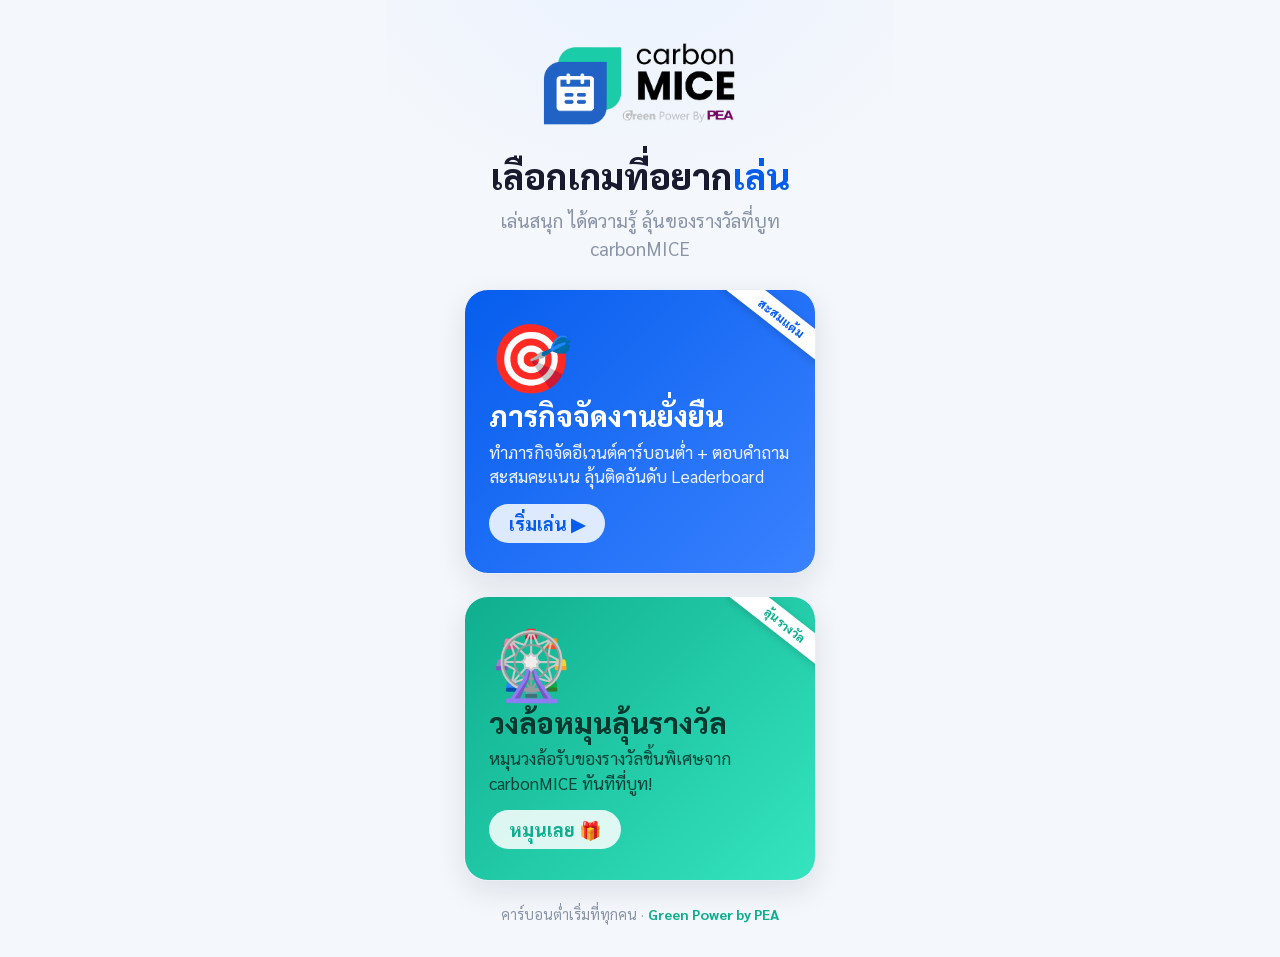
==== commit 8e1ff248: "Self-host fonts (Sarabun + Inter) instead of Google Fonts: a slow or unreachable fonts.googleapis.co" ====
--- a/game/index.html
+++ b/game/index.html
@@ -4,8 +4,7 @@
 <meta charset="UTF-8">
 <meta name="viewport" content="width=device-width, initial-scale=1.0, user-scalable=no">
 <title>carbonMICE — เลือกเกม</title>
-<link rel="preconnect" href="https://fonts.googleapis.com">
-<link href="https://fonts.googleapis.com/css2?family=Inter:wght@400;600;700;800&family=Sarabun:wght@400;500;600;700;800&display=swap" rel="stylesheet">
+<link rel="stylesheet" href="assets/fonts.css"><!-- ฟอนต์เก็บไว้กับเกมเอง ไม่พึ่ง Google Fonts (กันจอขาวเมื่อ Google ช้า/ล่ม) -->
 <style>
 :root{
   --blue:#065DED; --mint:#35E5C0; --navy:#1A1A2E; --deep-mint:#0FAE8E;
--- a/game/assets/fonts.css
+++ b/game/assets/fonts.css
@@ -0,0 +1,13 @@
+/* ฟอนต์เก็บไว้กับเกมเอง — ไม่พึ่ง fonts.googleapis.com (ถ้า Google ช้า/ล่ม เกมจะไม่จอขาว)
+   Sarabun + Inter · SIL Open Font License 1.1 · ไฟล์ต้นทางจาก Google Fonts */
+@font-face{font-family:'Inter';font-style:normal;font-weight:400 800;font-display:swap;src:url(fonts/inter-latin-var.woff2) format('woff2');unicode-range:U+0000-00FF, U+0131, U+0152-0153, U+02BB-02BC, U+02C6, U+02DA, U+02DC, U+0304, U+0308, U+0329, U+2000-206F, U+20AC, U+2122, U+2191, U+2193, U+2212, U+2215, U+FEFF, U+FFFD}
+@font-face{font-family:'Sarabun';font-style:normal;font-weight:400;font-display:swap;src:url(fonts/sarabun-thai-400.woff2) format('woff2');unicode-range:U+02D7, U+0303, U+0331, U+0E01-0E5B, U+200C-200D, U+25CC}
+@font-face{font-family:'Sarabun';font-style:normal;font-weight:400;font-display:swap;src:url(fonts/sarabun-latin-400.woff2) format('woff2');unicode-range:U+0000-00FF, U+0131, U+0152-0153, U+02BB-02BC, U+02C6, U+02DA, U+02DC, U+0304, U+0308, U+0329, U+2000-206F, U+20AC, U+2122, U+2191, U+2193, U+2212, U+2215, U+FEFF, U+FFFD}
+@font-face{font-family:'Sarabun';font-style:normal;font-weight:500;font-display:swap;src:url(fonts/sarabun-thai-500.woff2) format('woff2');unicode-range:U+02D7, U+0303, U+0331, U+0E01-0E5B, U+200C-200D, U+25CC}
+@font-face{font-family:'Sarabun';font-style:normal;font-weight:500;font-display:swap;src:url(fonts/sarabun-latin-500.woff2) format('woff2');unicode-range:U+0000-00FF, U+0131, U+0152-0153, U+02BB-02BC, U+02C6, U+02DA, U+02DC, U+0304, U+0308, U+0329, U+2000-206F, U+20AC, U+2122, U+2191, U+2193, U+2212, U+2215, U+FEFF, U+FFFD}
+@font-face{font-family:'Sarabun';font-style:normal;font-weight:600;font-display:swap;src:url(fonts/sarabun-thai-600.woff2) format('woff2');unicode-range:U+02D7, U+0303, U+0331, U+0E01-0E5B, U+200C-200D, U+25CC}
+@font-face{font-family:'Sarabun';font-style:normal;font-weight:600;font-display:swap;src:url(fonts/sarabun-latin-600.woff2) format('woff2');unicode-range:U+0000-00FF, U+0131, U+0152-0153, U+02BB-02BC, U+02C6, U+02DA, U+02DC, U+0304, U+0308, U+0329, U+2000-206F, U+20AC, U+2122, U+2191, U+2193, U+2212, U+2215, U+FEFF, U+FFFD}
+@font-face{font-family:'Sarabun';font-style:normal;font-weight:700;font-display:swap;src:url(fonts/sarabun-thai-700.woff2) format('woff2');unicode-range:U+02D7, U+0303, U+0331, U+0E01-0E5B, U+200C-200D, U+25CC}
+@font-face{font-family:'Sarabun';font-style:normal;font-weight:700;font-display:swap;src:url(fonts/sarabun-latin-700.woff2) format('woff2');unicode-range:U+0000-00FF, U+0131, U+0152-0153, U+02BB-02BC, U+02C6, U+02DA, U+02DC, U+0304, U+0308, U+0329, U+2000-206F, U+20AC, U+2122, U+2191, U+2193, U+2212, U+2215, U+FEFF, U+FFFD}
+@font-face{font-family:'Sarabun';font-style:normal;font-weight:800;font-display:swap;src:url(fonts/sarabun-thai-800.woff2) format('woff2');unicode-range:U+02D7, U+0303, U+0331, U+0E01-0E5B, U+200C-200D, U+25CC}
+@font-face{font-family:'Sarabun';font-style:normal;font-weight:800;font-display:swap;src:url(fonts/sarabun-latin-800.woff2) format('woff2');unicode-range:U+0000-00FF, U+0131, U+0152-0153, U+02BB-02BC, U+02C6, U+02DA, U+02DC, U+0304, U+0308, U+0329, U+2000-206F, U+20AC, U+2122, U+2191, U+2193, U+2212, U+2215, U+FEFF, U+FFFD}
